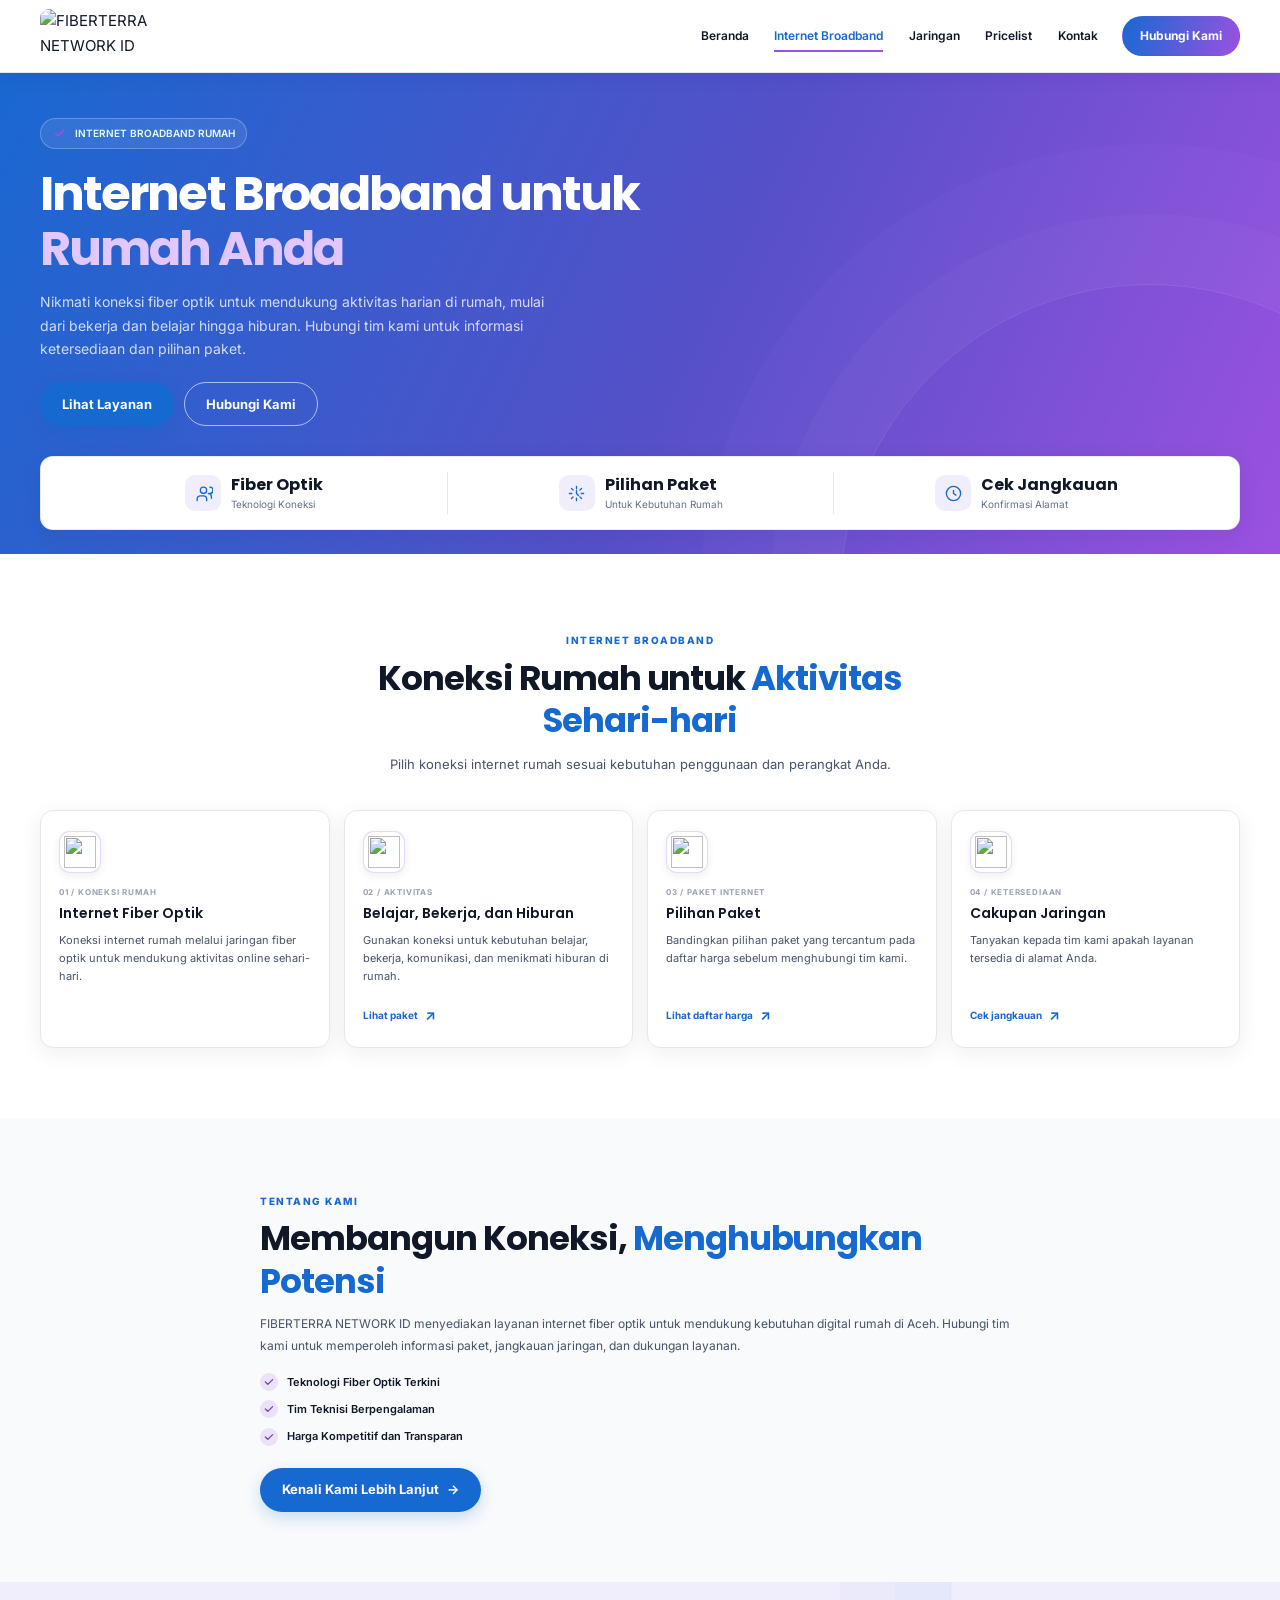
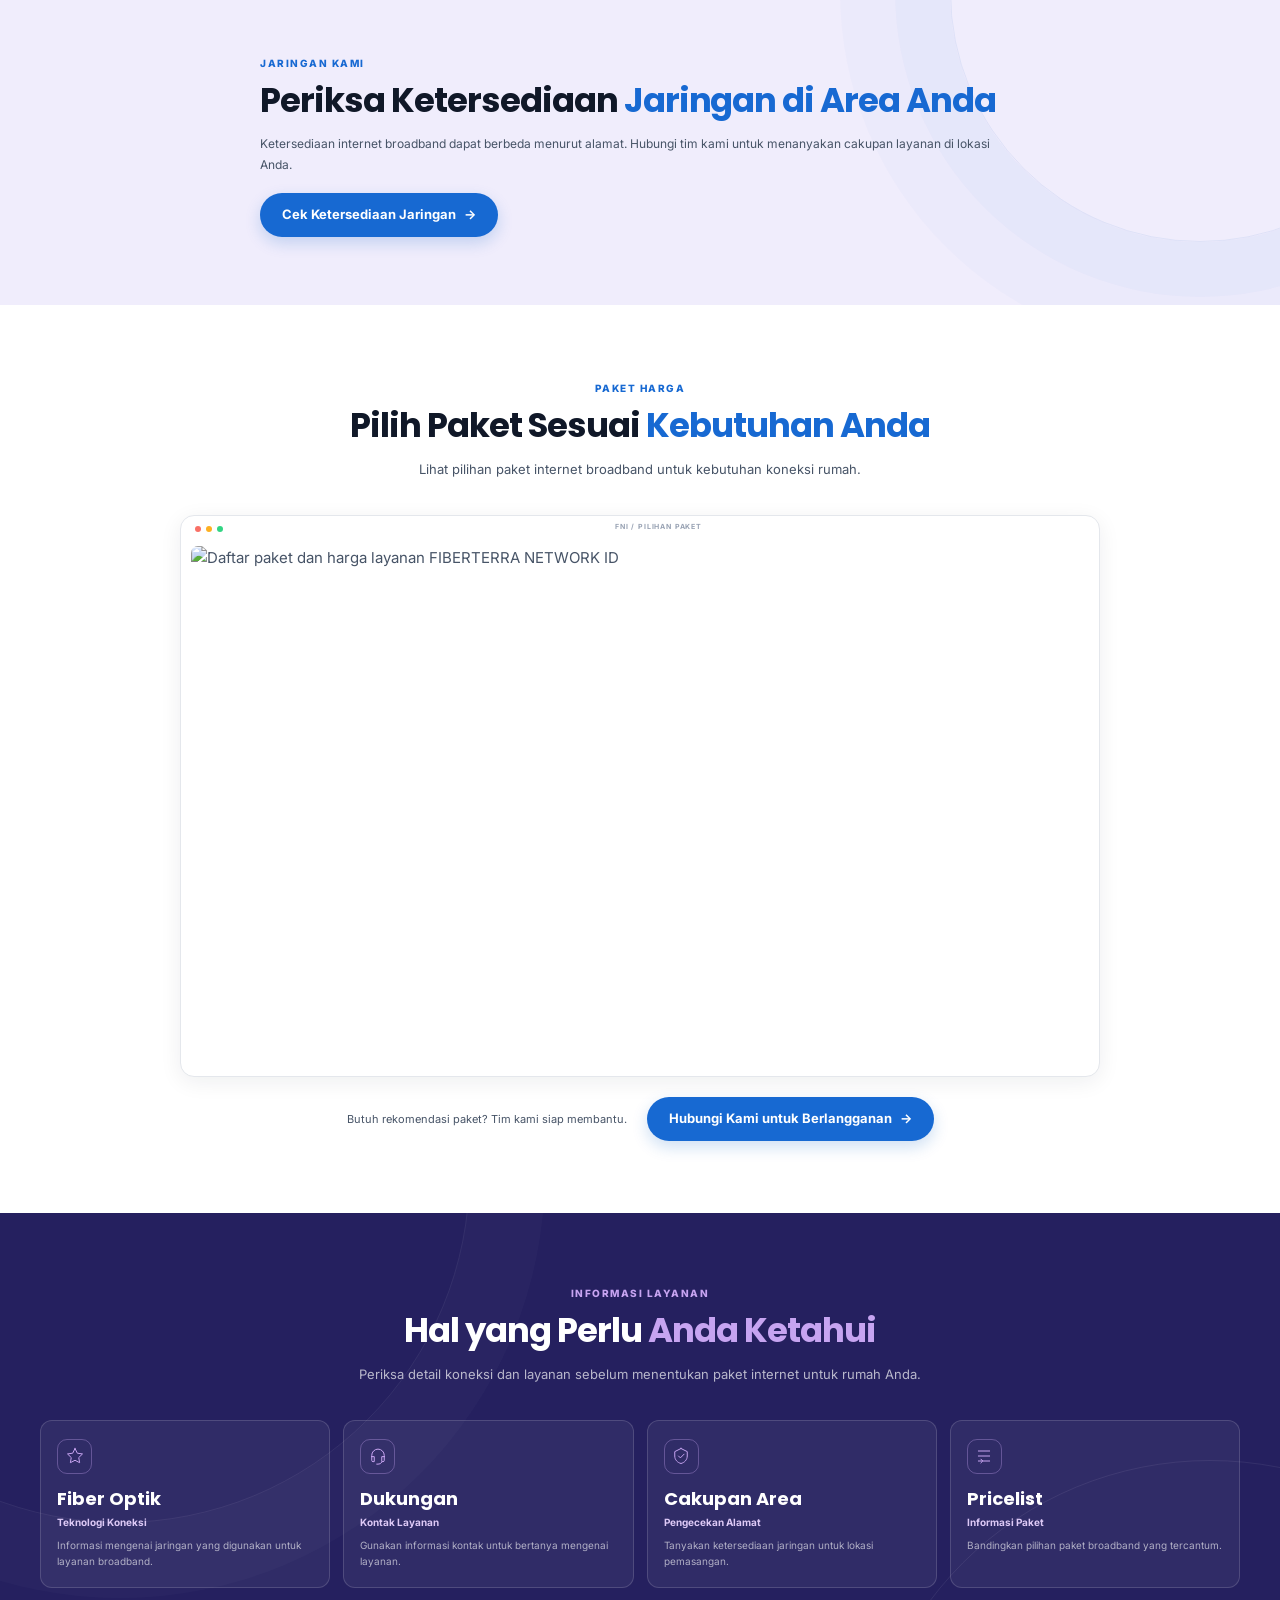
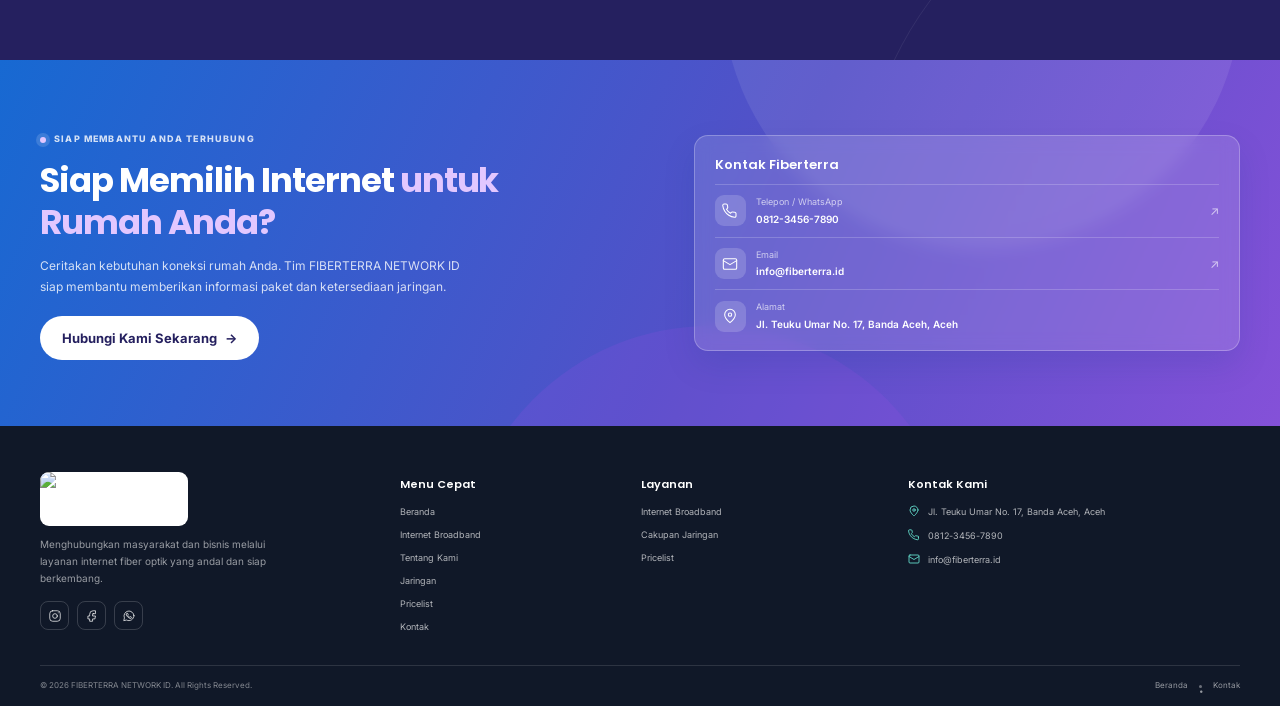
==== FIBERTERRA-NETWORK-INDONESIA/broadband.html @ de0bc12e "23" ====
﻿<!doctype html>
<html lang="id">
<head>
  <meta charset="utf-8">
  <meta name="viewport" content="width=device-width, initial-scale=1">
  <meta name="theme-color" content="#073D82">
  <meta name="description" content="Layanan internet broadband fiber optik FIBERTERRA NETWORK ID untuk kebutuhan rumah di Aceh.">
  <title>Internet Broadband | FIBERTERRA NETWORK ID</title>
  <link rel="preconnect" href="https://fonts.googleapis.com">
  <link rel="preconnect" href="https://fonts.gstatic.com" crossorigin>
  <link href="https://fonts.googleapis.com/css2?family=Inter:wght@400;500;600;700&family=Poppins:wght@600;700;800&display=swap" rel="stylesheet">
  <link rel="stylesheet" href="css/style.css">
  <script src="js/script.js" defer></script>
</head>
<body>
  <a class="skip-link" href="#main-content">Lewati ke konten utama</a>

  <header class="site-header" id="site-header">
    <nav class="navbar container" aria-label="Navigasi utama">
      <a class="brand" href="#beranda" aria-label="Kembali ke atas halaman">
        <span class="brand-logo"><img src="assets/img-no-bg/FNI-H1.png" alt="FIBERTERRA NETWORK ID" width="3168" height="1344"></span>
      </a>

      <button class="menu-toggle" type="button" aria-label="Buka menu navigasi" aria-expanded="false" aria-controls="primary-navigation">
        <span></span><span></span><span></span>
      </button>

      <div class="nav-panel" id="primary-navigation">
        <ul class="nav-links">
          <li><a href="index.html">Beranda</a></li>
          <li><a href="#layanan" aria-current="page">Internet Broadband</a></li>
          <li><a href="#jaringan">Jaringan</a></li>
          <li><a href="#pricelist">Pricelist</a></li>
          <li><a href="#kontak">Kontak</a></li>
        </ul>
        <a class="button button-accent nav-cta" href="#kontak">Hubungi Kami</a>
      </div>
    </nav>
  </header>

  <main id="main-content">
    <section class="hero" id="beranda" aria-labelledby="hero-title">
      <div class="hero-backdrop" aria-hidden="true"></div>
      <div class="container hero-content">
        <div class="hero-copy">
          <span class="hero-badge">
            <svg viewBox="0 0 20 20" aria-hidden="true"><path d="m5 10 3.2 3.2L15.5 6"/></svg>
            INTERNET BROADBAND RUMAH
          </span>
          <h1 id="hero-title">Internet Broadband untuk <span>Rumah Anda</span></h1>
          <p class="hero-description">Nikmati koneksi fiber optik untuk mendukung aktivitas harian di rumah, mulai dari bekerja dan belajar hingga hiburan. Hubungi tim kami untuk informasi ketersediaan dan pilihan paket.</p>
          <div class="hero-actions">
            <a class="button button-primary" href="#layanan">Lihat Layanan</a>
            <a class="button button-outline-light" href="#kontak">Hubungi Kami</a>
          </div>
        </div>
      </div>
      <div class="container hero-stats-wrap">
        <div class="hero-stats">
          <div class="hero-stat"><span class="stat-icon"><svg viewBox="0 0 24 24" aria-hidden="true"><path d="M16 21v-2a4 4 0 0 0-4-4H8a4 4 0 0 0-4 4v2m12-13a4 4 0 1 1-8 0 4 4 0 0 1 8 0Zm2 4a4 4 0 0 1 4 4v2m-2-14a4 4 0 0 1 0 8"/></svg></span><span><strong>Fiber Optik</strong><small>Teknologi Koneksi</small></span></div>
          <div class="hero-stat"><span class="stat-icon"><svg viewBox="0 0 24 24" aria-hidden="true"><path d="M12 3v3m0 12v3M3 12h3m12 0h3M5.64 5.64l2.12 2.12m8.48 8.48 2.12 2.12m0-12.72-2.12 2.12m-8.48 8.48-2.12 2.12M12 8v4l2.5 2.5"/></svg></span><span><strong>Pilihan Paket</strong><small>Untuk Kebutuhan Rumah</small></span></div>
          <div class="hero-stat"><span class="stat-icon"><svg viewBox="0 0 24 24" aria-hidden="true"><path d="M12 8v4l3 2m6-2a9 9 0 1 1-18 0 9 9 0 0 1 18 0Z"/></svg></span><span><strong>Cek Jangkauan</strong><small>Konfirmasi Alamat</small></span></div>
        </div>
      </div>
    </section>

    <section class="section services-section" id="layanan" aria-labelledby="services-title">
      <div class="container">
        <div class="section-heading centered reveal">
          <span class="eyebrow">INTERNET BROADBAND</span>
          <h2 id="services-title">Koneksi Rumah untuk <span>Aktivitas Sehari-hari</span></h2>
          <p>Pilih koneksi internet rumah sesuai kebutuhan penggunaan dan perangkat Anda.</p>
        </div>
        <div class="services-grid">
          <article class="service-card reveal">
            <div class="service-icon"><img src="assets/img/FNI-ICON.jpg" alt="" aria-hidden="true"></div>
            <span class="card-index">01 / KONEKSI RUMAH</span>
            <h3>Internet Fiber Optik</h3>
            <p>Koneksi internet rumah melalui jaringan fiber optik untuk mendukung aktivitas online sehari-hari.</p>
          </article>
          <article class="service-card reveal">
            <div class="service-icon"><img src="assets/img/FNI-ICON.jpg" alt="" aria-hidden="true"></div>
            <span class="card-index">02 / AKTIVITAS</span>
            <h3>Belajar, Bekerja, dan Hiburan</h3>
            <p>Gunakan koneksi untuk kebutuhan belajar, bekerja, komunikasi, dan menikmati hiburan di rumah.</p>
            <a class="text-link" href="#pricelist">Lihat paket <span aria-hidden="true">↗</span></a>
          </article>
          <article class="service-card reveal">
            <div class="service-icon"><img src="assets/img/FNI-ICON.jpg" alt="" aria-hidden="true"></div>
            <span class="card-index">03 / PAKET INTERNET</span>
            <h3>Pilihan Paket</h3>
            <p>Bandingkan pilihan paket yang tercantum pada daftar harga sebelum menghubungi tim kami.</p>
            <a class="text-link" href="#pricelist">Lihat daftar harga <span aria-hidden="true">↗</span></a>
          </article>
          <article class="service-card reveal">
            <div class="service-icon"><img src="assets/img/FNI-ICON.jpg" alt="" aria-hidden="true"></div>
            <span class="card-index">04 / KETERSEDIAAN</span>
            <h3>Cakupan Jaringan</h3>
            <p>Tanyakan kepada tim kami apakah layanan tersedia di alamat Anda.</p>
            <a class="text-link" href="#jaringan">Cek jangkauan <span aria-hidden="true">↗</span></a>
          </article>
        </div>
      </div>
    </section>

    <section class="section about-section" id="tentang" aria-labelledby="about-title">
      <div class="container about-layout">
        <div class="about-copy reveal">
          <span class="eyebrow">TENTANG KAMI</span>
          <h2 id="about-title">Membangun Koneksi, <span>Menghubungkan Potensi</span></h2>
          <p class="about-description">FIBERTERRA NETWORK ID menyediakan layanan internet fiber optik untuk mendukung kebutuhan digital rumah di Aceh. Hubungi tim kami untuk memperoleh informasi paket, jangkauan jaringan, dan dukungan layanan.</p>
          <ul class="check-list">
            <li><span class="check-icon"><svg viewBox="0 0 20 20" aria-hidden="true"><path d="m4 10 4 4 8-8"/></svg></span>Teknologi Fiber Optik Terkini</li>
            <li><span class="check-icon"><svg viewBox="0 0 20 20" aria-hidden="true"><path d="m4 10 4 4 8-8"/></svg></span>Tim Teknisi Berpengalaman</li>
            <li><span class="check-icon"><svg viewBox="0 0 20 20" aria-hidden="true"><path d="m4 10 4 4 8-8"/></svg></span>Harga Kompetitif dan Transparan</li>
          </ul>
          <a class="button button-primary" href="#kontak">Kenali Kami Lebih Lanjut <span aria-hidden="true">→</span></a>
        </div>
      </div>
    </section>

    <section class="coverage-section" id="jaringan" aria-labelledby="coverage-title">
      <div class="coverage-pattern" aria-hidden="true"></div>
      <div class="container coverage-layout">
        <div class="coverage-copy reveal">
          <span class="eyebrow">JARINGAN KAMI</span>
          <h2 id="coverage-title">Periksa Ketersediaan <span>Jaringan di Area Anda</span></h2>
          <p>Ketersediaan internet broadband dapat berbeda menurut alamat. Hubungi tim kami untuk menanyakan cakupan layanan di lokasi Anda.</p>
          <a class="button button-primary" href="#kontak">Cek Ketersediaan Jaringan <span aria-hidden="true">→</span></a>
        </div>
      </div>
    </section>

    <section class="section pricing-section" id="pricelist" aria-labelledby="pricing-title">
      <div class="container">
        <div class="section-heading centered reveal">
          <span class="eyebrow">PAKET HARGA</span>
          <h2 id="pricing-title">Pilih Paket Sesuai <span>Kebutuhan Anda</span></h2>
          <p>Lihat pilihan paket internet broadband untuk kebutuhan koneksi rumah.</p>
        </div>
        <figure class="pricelist-frame reveal">
          <div class="pricelist-topline"><span class="frame-dot"></span><span class="frame-dot"></span><span class="frame-dot"></span><span class="frame-label">FNI / PILIHAN PAKET</span></div>
          <img src="assets/img/Pricelist.jpg" alt="Daftar paket dan harga layanan FIBERTERRA NETWORK ID" loading="lazy" width="2000" height="1300">
          <figcaption class="sr-only">Pricelist FIBERTERRA NETWORK ID</figcaption>
        </figure>
        <div class="pricing-action reveal">
          <p>Butuh rekomendasi paket? Tim kami siap membantu.</p>
          <a class="button button-primary" href="#kontak">Hubungi Kami untuk Berlangganan <span aria-hidden="true">→</span></a>
        </div>
      </div>
    </section>

    <section class="why-section" aria-labelledby="why-title">
      <div class="why-decoration why-decoration-one" aria-hidden="true"></div>
      <div class="why-decoration why-decoration-two" aria-hidden="true"></div>
      <div class="container">
        <div class="section-heading centered section-heading-light reveal">
          <span class="eyebrow">INFORMASI LAYANAN</span>
          <h2 id="why-title">Hal yang Perlu <span>Anda Ketahui</span></h2>
          <p>Periksa detail koneksi dan layanan sebelum menentukan paket internet untuk rumah Anda.</p>
        </div>
        <div class="why-grid">
          <article class="why-item reveal"><div class="why-icon"><svg viewBox="0 0 32 32" aria-hidden="true"><path d="m16 4 3.7 7.5 8.3 1.2-6 5.8 1.4 8.2-7.4-3.9-7.4 3.9 1.4-8.2-6-5.8 8.3-1.2L16 4Z"/></svg></div><strong>Fiber Optik</strong><h3>Teknologi Koneksi</h3><p>Informasi mengenai jaringan yang digunakan untuk layanan broadband.</p></article>
          <article class="why-item reveal"><div class="why-icon"><svg viewBox="0 0 32 32" aria-hidden="true"><path d="M6 17v-2a10 10 0 0 1 20 0v2m-20 0h4v8H8a2 2 0 0 1-2-2v-6Zm20 0h-4v8h2a2 2 0 0 0 2-2v-6Zm-4 9a6 6 0 0 1-6 3h-2"/></svg></div><strong>Dukungan</strong><h3>Kontak Layanan</h3><p>Gunakan informasi kontak untuk bertanya mengenai layanan.</p></article>
          <article class="why-item reveal"><div class="why-icon"><svg viewBox="0 0 32 32" aria-hidden="true"><path d="M16 4 6 9v7c0 6 4.3 10.5 10 12 5.7-1.5 10-6 10-12V9L16 4Zm-4 12 3 3 6-6"/></svg></div><strong>Cakupan Area</strong><h3>Pengecekan Alamat</h3><p>Tanyakan ketersediaan jaringan untuk lokasi pemasangan.</p></article>
          <article class="why-item reveal"><div class="why-icon"><svg viewBox="0 0 32 32" aria-hidden="true"><path d="M7 8h18M7 16h18M7 24h18m-14-3 3 3-3 3"/></svg></div><strong>Pricelist</strong><h3>Informasi Paket</h3><p>Bandingkan pilihan paket broadband yang tercantum.</p></article>
        </div>
      </div>
    </section>

    <section class="contact-section" id="kontak" aria-labelledby="contact-title">
      <div class="contact-glow contact-glow-one" aria-hidden="true"></div>
      <div class="contact-glow contact-glow-two" aria-hidden="true"></div>
      <div class="container contact-layout">
        <div class="contact-copy reveal">
          <span class="contact-eyebrow"><span></span> SIAP MEMBANTU ANDA TERHUBUNG</span>
          <h2 id="contact-title">Siap Memilih Internet <span>untuk Rumah Anda?</span></h2>
          <p>Ceritakan kebutuhan koneksi rumah Anda. Tim FIBERTERRA NETWORK ID siap membantu memberikan informasi paket dan ketersediaan jaringan.</p>
          <a class="button button-white" href="https://wa.me/6281234567890?text=Halo%20FIBERTERRA%20NETWORK%20ID%2C%20saya%20ingin%20bertanya%20mengenai%20paket%20internet." target="_blank" rel="noreferrer">Hubungi Kami Sekarang <span aria-hidden="true">→</span></a>
        </div>
        <div class="contact-card reveal">
          <h3>Kontak Fiberterra</h3>
          <a class="contact-row" href="tel:+6281234567890"><span class="contact-icon"><svg viewBox="0 0 24 24" aria-hidden="true"><path d="M21 16.5v3a2 2 0 0 1-2.2 2 19.8 19.8 0 0 1-8.6-3.1 19.5 19.5 0 0 1-6-6A19.8 19.8 0 0 1 1.1 3.8 2 2 0 0 1 3.1 1.6h3a2 2 0 0 1 2 1.7l.5 3.1a2 2 0 0 1-.6 1.7L6.7 9.4a16 16 0 0 0 6 6l1.3-1.3a2 2 0 0 1 1.7-.6l3.1.5a2 2 0 0 1 2.2 2.5Z"/></svg></span><span><small>Telepon / WhatsApp</small><strong>0812-3456-7890</strong></span><span class="contact-arrow" aria-hidden="true">↗</span></a>
          <a class="contact-row" href="mailto:info@fiberterra.id"><span class="contact-icon"><svg viewBox="0 0 24 24" aria-hidden="true"><rect x="2" y="4" width="20" height="16" rx="2"/><path d="m22 7-10 6L2 7"/></svg></span><span><small>Email</small><strong>info@fiberterra.id</strong></span><span class="contact-arrow" aria-hidden="true">↗</span></a>
          <div class="contact-row"><span class="contact-icon"><svg viewBox="0 0 24 24" aria-hidden="true"><path d="M20 10c0 5-8 12-8 12S4 15 4 10a8 8 0 1 1 16 0Z"/><circle cx="12" cy="10" r="2.5"/></svg></span><span><small>Alamat</small><strong>Jl. Teuku Umar No. 17, Banda Aceh, Aceh</strong></span></div>
        </div>
      </div>
    </section>
  </main>

  <footer class="site-footer">
    <div class="container">
      <div class="footer-grid">
        <div class="footer-brand-column">
          <a class="footer-brand" href="index.html" aria-label="FIBERTERRA NETWORK ID — Pilih Layanan">
            <span class="footer-brand-logo"><img src="assets/img-no-bg/FNI-H1.png" alt="FIBERTERRA NETWORK ID" width="3168" height="1344" loading="lazy"></span>
          </a>
          <p>Menghubungkan masyarakat dan bisnis melalui layanan internet fiber optik yang andal dan siap berkembang.</p>
          <div class="social-links" aria-label="Media sosial">
            <a href="https://instagram.com" target="_blank" rel="noreferrer" aria-label="Instagram"><svg viewBox="0 0 24 24" aria-hidden="true"><rect x="3" y="3" width="18" height="18" rx="5"/><circle cx="12" cy="12" r="4"/><path d="M17.5 6.5h.01"/></svg></a>
            <a href="https://facebook.com" target="_blank" rel="noreferrer" aria-label="Facebook"><svg viewBox="0 0 24 24" aria-hidden="true"><path d="M14 8h4V3h-4a6 6 0 0 0-6 6v3H5v5h3v4h5v-4h4l1-5h-5V9a1 1 0 0 1 1-1Z"/></svg></a>
            <a href="https://wa.me/6281234567890" target="_blank" rel="noreferrer" aria-label="WhatsApp"><svg viewBox="0 0 24 24" aria-hidden="true"><path d="M20.5 11.5a8.5 8.5 0 0 1-12.6 7.4L3 20l1.2-4.7A8.5 8.5 0 1 1 20.5 11.5Z"/><path d="M8 8.2c.4-.8.8-.8 1.2-.8.3 0 .5 0 .7.5l.8 1.8c.1.3.1.5-.1.7l-.6.7c.7 1.4 1.7 2.3 3.1 2.9l.6-.7c.2-.2.4-.3.7-.2l1.7.8c.4.2.5.4.5.7 0 .4-.2.9-.7 1.2-.5.3-1.2.5-2.2.2-1-.3-2.3-.8-3.9-2.3-1.3-1.2-2.2-2.7-2.5-3.8-.3-.9.1-1.4.7-1.7Z"/></svg></a>
          </div>
        </div>
        <div class="footer-column">
          <h3>Menu Cepat</h3>
          <ul><li><a href="index.html">Beranda</a></li><li><a href="#layanan">Internet Broadband</a></li><li><a href="#tentang">Tentang Kami</a></li><li><a href="#jaringan">Jaringan</a></li><li><a href="#pricelist">Pricelist</a></li><li><a href="#kontak">Kontak</a></li></ul>
        </div>
        <div class="footer-column">
          <h3>Layanan</h3>
          <ul><li><a href="#layanan">Internet Broadband</a></li><li><a href="#jaringan">Cakupan Jaringan</a></li><li><a href="#pricelist">Pricelist</a></li></ul>
        </div>
        <div class="footer-column footer-contact">
          <h3>Kontak Kami</h3>
          <p><span class="footer-contact-icon"><svg viewBox="0 0 24 24" aria-hidden="true"><path d="M20 10c0 5-8 12-8 12S4 15 4 10a8 8 0 1 1 16 0Z"/><circle cx="12" cy="10" r="2.5"/></svg></span>Jl. Teuku Umar No. 17, Banda Aceh, Aceh</p>
          <p><span class="footer-contact-icon"><svg viewBox="0 0 24 24" aria-hidden="true"><path d="M21 16.5v3a2 2 0 0 1-2.2 2 19.8 19.8 0 0 1-8.6-3.1 19.5 19.5 0 0 1-6-6A19.8 19.8 0 0 1 1.1 3.8 2 2 0 0 1 3.1 1.6h3a2 2 0 0 1 2 1.7l.5 3.1a2 2 0 0 1-.6 1.7L6.7 9.4a16 16 0 0 0 6 6l1.3-1.3a2 2 0 0 1 1.7-.6l3.1.5a2 2 0 0 1 2.2 2.5Z"/></svg></span><a href="tel:+6281234567890">0812-3456-7890</a></p>
          <p><span class="footer-contact-icon"><svg viewBox="0 0 24 24" aria-hidden="true"><rect x="2" y="4" width="20" height="16" rx="2"/><path d="m22 7-10 6L2 7"/></svg></span><a href="mailto:info@fiberterra.id">info@fiberterra.id</a></p>
        </div>
      </div>
      <div class="footer-bottom">
        <p>© 2026 FIBERTERRA NETWORK ID. All Rights Reserved.</p>
        <div><a href="index.html">Beranda</a><span aria-hidden="true">•</span><a href="#kontak">Kontak</a></div>
      </div>
    </div>
  </footer>
</body>
</html>
---- FIBERTERRA-NETWORK-INDONESIA/css/style.css ----
:root {
  --color-primary: #1769D2;
  --color-primary-dark: #25205F;
  --color-primary-light: #F0EDFC;
  --color-accent: #9B51E0;
  --color-dark: #101828;
  --color-text: #475467;
  --color-border: #E4E7EC;
  --font-heading: "Poppins", sans-serif;
  --font-body: "Inter", sans-serif;
  --container-width: 1200px;
  --shadow-card: 0 5px 22px rgba(16, 24, 40, .07);
}

*, *::before, *::after { box-sizing: border-box; }
html { scroll-behavior: smooth; scroll-padding-top: 80px; }
@view-transition { navigation: auto; }
::view-transition-old(root) { animation: page-exit .18s ease-in both; }
::view-transition-new(root) { animation: page-enter .28s ease-out both; }
@keyframes page-exit { to { opacity: 0; } }
@keyframes page-enter { from { opacity: 0; } }
body { margin: 0; color: var(--color-text); background: #fff; font: 15px/1.65 var(--font-body); -webkit-font-smoothing: antialiased; }
body.menu-open { overflow: hidden; }
img { display: block; width: auto; max-width: 100%; height: auto; }
a { color: inherit; text-decoration: none; }
button { font: inherit; }
h1, h2, h3, p { margin-top: 0; }
::selection { color: #fff; background: var(--color-primary); }
.container { width: min(100% - 64px, var(--container-width)); margin-inline: auto; }
.sr-only { position: absolute; width: 1px; height: 1px; padding: 0; margin: -1px; overflow: hidden; clip: rect(0, 0, 0, 0); white-space: nowrap; border: 0; }
.skip-link { position: fixed; z-index: 2000; top: 12px; left: 12px; padding: 10px 16px; transform: translateY(-160%); border-radius: 8px; background: #fff; color: var(--color-dark); }
.skip-link:focus { transform: translateY(0); }

.site-header { position: fixed; z-index: 1000; inset: 0 0 auto; color: var(--color-dark); border-bottom: 1px solid var(--color-border); background: #fff; box-shadow: 0 5px 18px rgba(16,24,40,.06); transition: background .2s ease, box-shadow .2s ease, color .2s ease; }
.site-header.is-scrolled { color: var(--color-dark); background: #fff; border-color: var(--color-border); box-shadow: 0 5px 18px rgba(16,24,40,.08); }
.navbar { min-height: 72px; display: flex; align-items: center; justify-content: space-between; gap: 24px; }
.brand, .footer-brand { display: inline-flex; align-items: center; gap: 9px; flex: 0 0 auto; }
.brand-logo { width: 148px; height: 54px; display: flex; align-items: center; flex: 0 0 auto; overflow: hidden; border-radius: 9px; }
.footer-brand-logo { width: 148px; height: 54px; display: flex; align-items: center; flex: 0 0 auto; overflow: hidden; border-radius: 9px; background: #fff; }
.brand-logo img, .footer-brand-logo img { width: 100%; height: 100%; object-fit: contain; }
.nav-panel { display: flex; align-items: center; gap: 24px; }
.nav-links { display: flex; align-items: center; gap: clamp(15px, 2vw, 27px); margin: 0; padding: 0; list-style: none; }
.nav-links a { position: relative; display: inline-block; padding: 10px 0; font-size: 12px; font-weight: 600; transition: color .2s ease; }
.nav-links a::after { position: absolute; right: 0; bottom: 4px; left: 0; height: 2px; content: ""; transform: scaleX(0); transform-origin: left; background: var(--color-accent); transition: transform .2s ease; }
.nav-links a:hover, .nav-links a:focus-visible { color: var(--color-accent); }
.nav-links a:hover::after, .nav-links a:focus-visible::after, .nav-links a[aria-current="page"]::after { transform: scaleX(1); }
.nav-links a[aria-current="page"] { color: var(--color-primary); }
.button { min-height: 44px; display: inline-flex; align-items: center; justify-content: center; gap: 8px; padding: 11px 21px; border: 1px solid transparent; border-radius: 999px; font-size: 13px; font-weight: 700; line-height: 1.3; transition: transform .2s ease, background .2s ease, color .2s ease, box-shadow .2s ease; }
.button:hover { transform: translateY(-2px); }
.button:focus-visible, .nav-links a:focus-visible, .social-links a:focus-visible { outline: 3px solid rgba(155,81,224,.45); outline-offset: 3px; }
.button-primary { color: #fff; background: var(--color-primary); box-shadow: 0 6px 16px rgba(11,95,194,.2); }
.button-primary:hover { background: var(--color-primary-dark); box-shadow: 0 9px 20px rgba(7,61,130,.24); }
.button-accent { color: #fff; background: linear-gradient(110deg, var(--color-primary), var(--color-accent)); }
.button-accent:hover { color: #fff; background: linear-gradient(110deg, var(--color-accent), var(--color-primary)); }
.button-outline-light { color: #fff; border-color: rgba(255,255,255,.6); background: transparent; }
.button-outline-light:hover { color: var(--color-primary-dark); background: #fff; }
.button-white { color: var(--color-primary-dark); background: #fff; }
.button-white:hover { background: var(--color-primary-light); }
.nav-cta { min-height: 40px; padding: 10px 17px; font-size: 12px; }
.menu-toggle { display: none; }

.hero { position: relative; overflow: hidden; color: #fff; background: var(--color-primary-dark); }
.hero-backdrop { position: absolute; inset: 0; background: linear-gradient(115deg, #1769D2 0%, #5550C8 55%, #9B51E0 100%); }
.hero::after { position: absolute; right: -180px; bottom: -350px; width: 620px; height: 620px; content: ""; border: 1px solid rgba(255,255,255,.11); border-radius: 50%; box-shadow: 0 0 0 70px rgba(255,255,255,.025), 0 0 0 140px rgba(255,255,255,.02); pointer-events: none; }
.hero-content { position: relative; z-index: 1; display: grid; grid-template-columns: minmax(0, 1fr); align-items: center; padding-top: 118px; padding-bottom: 30px; }
.hero-copy { max-width: 780px; }
.hero-badge { width: fit-content; display: inline-flex; align-items: center; gap: 8px; padding: 6px 11px; border: 1px solid rgba(255,255,255,.24); border-radius: 999px; background: rgba(255,255,255,.09); color: #E5FFF9; font-size: 10px; font-weight: 600; }
.hero-badge svg { width: 15px; height: 15px; fill: none; stroke: var(--color-accent); stroke-width: 2.4; stroke-linecap: round; stroke-linejoin: round; }
.hero h1 { max-width: 650px; margin: 17px 0 13px; color: #fff; font: 700 clamp(32px, 4vw, 48px)/1.16 var(--font-heading); letter-spacing: -.04em; }
.hero h1 span { color: #E2C7FF; }
.hero-description { max-width: 520px; margin-bottom: 21px; color: rgba(255,255,255,.78); font-size: 14px; line-height: 1.7; }
.hero-actions { display: flex; flex-wrap: wrap; gap: 10px; }
.hero-trust { display: flex; align-items: center; gap: 10px; margin-top: 21px; }
.hero-trust p { margin: 0; color: rgba(255,255,255,.7); font-size: 10px; }
.hero-trust strong { color: #fff; }
.trust-avatars { display: flex; padding-left: 4px; }
.trust-avatars span { width: 23px; height: 23px; display: grid; place-items: center; margin-left: -4px; border: 2px solid #164F94; border-radius: 50%; background: #E2F8F4; color: var(--color-primary-dark); font-size: 8px; font-weight: 800; }
.trust-avatars span:nth-child(2) { background: #D9CBF5; }
.trust-avatars span:nth-child(3) { background: #C3A6ED; }
.hero-stats-wrap { position: relative; z-index: 2; padding-bottom: 24px; }
.hero-stats { display: grid; grid-template-columns: repeat(3, 1fr); padding: 15px 20px; border: 1px solid rgba(228,231,236,.8); border-radius: 13px; background: #fff; box-shadow: var(--shadow-card); color: var(--color-text); }
.hero-stat { display: flex; align-items: center; justify-content: center; gap: 10px; padding: 2px 12px; }
.hero-stat + .hero-stat { border-left: 1px solid var(--color-border); }
.stat-icon { width: 36px; height: 36px; display: grid; place-items: center; flex: 0 0 auto; border-radius: 10px; background: var(--color-primary-light); color: var(--color-primary); }
.stat-icon svg { width: 19px; height: 19px; fill: none; stroke: currentColor; stroke-width: 1.7; stroke-linecap: round; stroke-linejoin: round; }
.hero-stat strong, .hero-stat small { display: block; }
.hero-stat strong { color: var(--color-dark); font: 700 16px/1.35 var(--font-heading); }
.hero-stat small { color: #667085; font-size: 10px; }

.section { padding: 70px 0; }
.services-section { padding-top: 73px; }
.section-heading { max-width: 640px; margin: 0 0 35px; }
.section-heading.centered { margin-inline: auto; text-align: center; }
.eyebrow { display: inline-block; margin-bottom: 8px; color: var(--color-primary); font-size: 10px; font-weight: 800; letter-spacing: .15em; }
.section-heading h2, .about-copy h2, .coverage-copy h2 { margin-bottom: 11px; color: var(--color-dark); font: 700 clamp(26px, 3vw, 34px)/1.25 var(--font-heading); letter-spacing: -.03em; }
.section-heading h2 span, .about-copy h2 span, .coverage-copy h2 span { color: var(--color-primary); }
.section-heading > p { margin-bottom: 0; color: var(--color-text); font-size: 13px; line-height: 1.7; }
.mission-grid { display: grid; grid-template-columns: repeat(2, minmax(0, 1fr)); gap: 14px; }
.services-grid { display: grid; grid-template-columns: repeat(4, minmax(0, 1fr)); gap: 14px; }
.service-card { min-width: 0; padding: 20px 18px; border: 1px solid var(--color-border); border-radius: 13px; background: #fff; box-shadow: var(--shadow-card); transition: transform .2s ease, box-shadow .2s ease, border-color .2s ease; }
.service-card:hover { transform: translateY(-4px); border-color: rgba(11,95,194,.3); box-shadow: 0 12px 28px rgba(16,24,40,.11); }
.service-icon { width: 42px; height: 42px; min-height: 42px; aspect-ratio: 1; flex: 0 0 42px; display: grid; place-items: center; overflow: hidden; margin-bottom: 13px; border: 1px solid rgba(155,81,224,.22); border-radius: 11px; background: #fff; box-shadow: 0 3px 9px rgba(16,24,40,.07); }
.service-icon img { width: 32px; height: 32px; max-width: none; object-fit: contain; }
.card-index { display: block; margin-bottom: 5px; color: #98A2B3; font-size: 8px; font-weight: 700; letter-spacing: .1em; }
.service-card h3 { margin-bottom: 7px; color: var(--color-dark); font: 600 14px/1.4 var(--font-heading); }
.service-card p { min-height: 61px; margin-bottom: 10px; color: var(--color-text); font-size: 11px; line-height: 1.65; }
.text-link { display: inline-flex; align-items: center; gap: 7px; color: var(--color-primary); font-size: 10px; font-weight: 700; }
.text-link span { font-size: 14px; transition: transform .2s ease; }
.text-link:hover span { transform: translate(2px, -2px); }

.product-resources-section { background: #F8FAFC; }
.product-resource-groups { display: grid; gap: 28px; }
.product-resource-group h3 { margin-bottom: 12px; color: var(--color-dark); font: 600 16px/1.4 var(--font-heading); }
.product-resource-list { display: grid; grid-template-columns: repeat(auto-fit, minmax(145px, 1fr)); gap: 12px; margin: 0; padding: 0; list-style: none; }
.product-resource-card { min-width: 0; min-height: 112px; display: flex; flex-direction: column; align-items: center; justify-content: center; gap: 10px; padding: 15px 12px; border: 1px solid var(--color-border); border-radius: 12px; background: #fff; box-shadow: var(--shadow-card); text-align: center; }
.product-resource-card img, .product-resource-wordmark { width: 100%; height: 42px; object-fit: contain; }
.product-resource-card span { color: var(--color-dark); font-size: 11px; font-weight: 600; line-height: 1.45; }
.product-resource-card .product-resource-wordmark { display: grid; place-items: center; color: #E31E24; font: 700 19px/1 var(--font-heading); letter-spacing: -.06em; }

.about-section { overflow: hidden; background: #F8FAFC; }
.about-layout { display: grid; grid-template-columns: minmax(0, 760px); justify-content: center; }
.about-copy { width: 100%; }
.about-description, .coverage-copy > p { margin-bottom: 17px; color: var(--color-text); font-size: 12px; line-height: 1.8; }
.check-list { display: grid; gap: 9px; margin: 0 0 22px; padding: 0; list-style: none; color: var(--color-dark); font-size: 11px; font-weight: 600; }
.check-list li { display: flex; align-items: center; gap: 9px; }
.check-icon { width: 18px; height: 18px; display: grid; place-items: center; flex: 0 0 auto; border-radius: 50%; background: rgba(155,81,224,.14); color: #7640B6; }
.check-icon svg { width: 12px; height: 12px; fill: none; stroke: currentColor; stroke-width: 2.2; stroke-linecap: round; stroke-linejoin: round; }

.coverage-section { position: relative; padding: 68px 0; overflow: hidden; background: var(--color-primary-light); }
.coverage-pattern { position: absolute; top: -240px; right: -170px; width: 500px; height: 500px; border: 1px solid rgba(11,95,194,.08); border-radius: 50%; box-shadow: 0 0 0 55px rgba(11,95,194,.025), 0 0 0 110px rgba(11,95,194,.02); }
.coverage-layout { position: relative; display: grid; grid-template-columns: minmax(0, 760px); justify-content: center; }
.coverage-copy { max-width: none; }

.pricing-section { padding-bottom: 72px; }
.pricelist-frame { max-width: 920px; margin: 0 auto; padding: 10px; border: 1px solid var(--color-border); border-radius: 14px; background: #fff; box-shadow: var(--shadow-card); }
.pricelist-topline { height: 20px; display: flex; align-items: flex-start; gap: 5px; padding-left: 4px; }
.frame-dot { width: 6px; height: 6px; border-radius: 50%; background: #D0D5DD; }
.frame-dot:first-child { background: #F97066; }
.frame-dot:nth-child(2) { background: #FDB022; }
.frame-dot:nth-child(3) { background: #32D583; }
.frame-label { margin: -5px auto 0; color: #98A2B3; font-size: 7px; font-weight: 700; letter-spacing: .12em; }
.pricelist-frame img { width: 100%; max-height: 520px; border-radius: 7px; object-fit: contain; }
.pricing-action { display: flex; align-items: center; justify-content: center; flex-wrap: wrap; gap: 12px 20px; margin-top: 20px; }
.pricing-action p { margin: 0; color: var(--color-text); font-size: 11px; }

.why-section { position: relative; padding: 67px 0 72px; overflow: hidden; color: #fff; background: var(--color-primary-dark); }
.why-decoration { position: absolute; border: 1px solid rgba(255,255,255,.07); border-radius: 50%; pointer-events: none; }
.why-decoration-one { top: -390px; left: -230px; width: 700px; height: 700px; box-shadow: 0 0 0 75px rgba(255,255,255,.02); }
.why-decoration-two { right: -280px; bottom: -500px; width: 700px; height: 700px; }
.section-heading-light { position: relative; z-index: 1; }
.section-heading-light .eyebrow { color: #C7A4F1; }
.section-heading-light h2 { color: #fff; }
.section-heading-light h2 span { color: #C7A4F1; }
.section-heading-light > p { color: rgba(255,255,255,.68); }
.why-grid { position: relative; z-index: 1; display: grid; grid-template-columns: repeat(4, minmax(0, 1fr)); gap: 13px; }
.why-item { min-width: 0; padding: 18px 16px; border: 1px solid rgba(255,255,255,.15); border-radius: 12px; background: rgba(255,255,255,.055); transition: transform .2s ease, background .2s ease, border-color .2s ease; }
.why-item:hover { transform: translateY(-3px); border-color: rgba(199,164,241,.45); background: rgba(255,255,255,.09); }
.why-icon { width: 35px; height: 35px; display: grid; place-items: center; margin-bottom: 12px; border: 1px solid rgba(199,164,241,.35); border-radius: 10px; color: #C7A4F1; }
.why-icon svg { width: 20px; height: 20px; fill: none; stroke: currentColor; stroke-width: 1.6; stroke-linecap: round; stroke-linejoin: round; }
.why-item > strong { display: block; margin-bottom: 3px; color: #fff; font: 700 18px/1.4 var(--font-heading); }
.why-item h3 { margin-bottom: 6px; color: #DDC9F6; font-size: 10px; }
.why-item p { margin-bottom: 0; color: rgba(255,255,255,.62); font-size: 10px; line-height: 1.6; }

.contact-section { position: relative; padding: 66px 0; overflow: hidden; color: #fff; background: linear-gradient(115deg, var(--color-primary) 0%, #5550C8 58%, var(--color-accent) 120%); }
.contact-glow { position: absolute; border-radius: 50%; background: rgba(255,255,255,.08); pointer-events: none; }
.contact-glow-one { top: -330px; right: 3%; width: 520px; height: 520px; }
.contact-glow-two { right: 25%; bottom: -400px; width: 500px; height: 500px; background: rgba(155,81,224,.18); }
.contact-layout { position: relative; display: grid; grid-template-columns: 1.05fr .95fr; align-items: center; gap: 50px; }
.contact-copy { max-width: 580px; }
.contact-eyebrow { display: inline-flex; align-items: center; gap: 8px; margin-bottom: 12px; color: rgba(255,255,255,.8); font-size: 9px; font-weight: 800; letter-spacing: .13em; }
.contact-eyebrow span { width: 6px; height: 6px; border-radius: 50%; background: #E2C7FF; box-shadow: 0 0 0 4px rgba(255,255,255,.14); }
.contact-copy h2 { margin-bottom: 12px; color: #fff; font: 700 clamp(27px, 3vw, 34px)/1.24 var(--font-heading); letter-spacing: -.03em; }
.contact-copy h2 span { color: #E2C7FF; }
.contact-copy > p { max-width: 440px; margin-bottom: 19px; color: rgba(255,255,255,.8); font-size: 12px; line-height: 1.75; }
.contact-card { padding: 19px 20px 8px; border: 1px solid rgba(255,255,255,.25); border-radius: 14px; background: rgba(255,255,255,.13); box-shadow: 0 14px 32px rgba(7,61,130,.13); backdrop-filter: blur(8px); }
.contact-card h3 { margin-bottom: 9px; color: #fff; font: 600 13px var(--font-heading); }
.contact-row { display: flex; align-items: center; gap: 10px; padding: 10px 0; border-top: 1px solid rgba(255,255,255,.19); }
.contact-icon { width: 31px; height: 31px; display: grid; place-items: center; flex: 0 0 auto; border-radius: 9px; background: rgba(255,255,255,.17); }
.contact-icon svg { width: 16px; height: 16px; fill: none; stroke: currentColor; stroke-width: 1.6; stroke-linecap: round; stroke-linejoin: round; }
.contact-row > span:nth-child(2) { min-width: 0; flex: 1; }
.contact-row small, .contact-row strong { display: block; }
.contact-row small { margin-bottom: 2px; color: rgba(255,255,255,.68); font-size: 9px; }
.contact-row strong { overflow-wrap: anywhere; color: #fff; font-size: 10px; font-weight: 600; line-height: 1.5; }
.contact-arrow { color: rgba(255,255,255,.65); font-size: 12px; }

.site-footer { padding: 46px 0 0; color: rgba(255,255,255,.68); background: var(--color-dark); }
.footer-grid { display: grid; grid-template-columns: 1.25fr .8fr .9fr 1.25fr; gap: 28px; padding-bottom: 31px; }
.footer-brand-column > p { max-width: 260px; margin: 10px 0 14px; color: rgba(255,255,255,.57); font-size: 10px; line-height: 1.7; }
.social-links { display: flex; gap: 8px; }
.social-links a { width: 29px; height: 29px; display: grid; place-items: center; border: 1px solid rgba(255,255,255,.17); border-radius: 8px; color: rgba(255,255,255,.78); transition: color .2s ease, background .2s ease, border-color .2s ease; }
.social-links a:hover { border-color: var(--color-accent); background: var(--color-accent); color: var(--color-dark); }
.social-links svg { width: 14px; height: 14px; fill: none; stroke: currentColor; stroke-width: 1.6; stroke-linecap: round; stroke-linejoin: round; }
.footer-column h3 { margin: 4px 0 12px; color: #fff; font: 600 11px var(--font-heading); }
.footer-column ul { display: grid; gap: 8px; margin: 0; padding: 0; list-style: none; }
.footer-column li, .footer-column p { margin: 0; font-size: 9px; line-height: 1.65; }
.footer-column a { transition: color .2s ease; }
.footer-column a:hover { color: #66E3D1; }
.footer-contact p { display: flex; align-items: flex-start; gap: 8px; margin-bottom: 9px; }
.footer-contact-icon { display: inline-flex; flex: 0 0 auto; color: #66E3D1; }
.footer-contact-icon svg { width: 12px; height: 12px; fill: none; stroke: currentColor; stroke-width: 1.7; stroke-linecap: round; stroke-linejoin: round; }
.footer-bottom { display: flex; justify-content: space-between; align-items: center; gap: 16px; padding: 13px 0; border-top: 1px solid rgba(255,255,255,.12); }
.footer-bottom p { margin: 0; color: rgba(255,255,255,.48); font-size: 8px; }
.footer-bottom > div { display: flex; align-items: center; gap: 11px; color: rgba(255,255,255,.56); font-size: 8px; }
.footer-bottom a:hover { color: #66E3D1; }
.footer-bottom > div span { width: 3px; height: 3px; border-radius: 50%; background: rgba(255,255,255,.38); }

.reveal { opacity: 0; transform: translateY(14px); transition: opacity .45s ease, transform .45s ease; }
.reveal.is-visible { opacity: 1; transform: translateY(0); }
.services-grid .reveal:nth-child(2), .why-grid .reveal:nth-child(2) { transition-delay: .06s; }
.services-grid .reveal:nth-child(3), .why-grid .reveal:nth-child(3) { transition-delay: .12s; }
.services-grid .reveal:nth-child(4), .why-grid .reveal:nth-child(4) { transition-delay: .18s; }

@media (max-width: 1024px) {
  .container { width: min(100% - 52px, var(--container-width)); }
  .navbar { gap: 15px; }
  .nav-panel { gap: 15px; }
  .nav-links { gap: 14px; }
  .nav-links a { font-size: 11px; }
  .brand-logo { width: 138px; height: 50px; }
  .services-grid { grid-template-columns: repeat(2, minmax(0, 1fr)); }
  .service-card p { min-height: 42px; }
  .footer-grid { grid-template-columns: 1.2fr .8fr .9fr 1.15fr; gap: 19px; }
}

@media (max-width: 760px) {
  html { scroll-padding-top: 68px; }
  .container { width: min(100% - 40px, var(--container-width)); }
  .navbar { min-height: 64px; }
  .menu-toggle { width: 40px; height: 40px; display: flex; flex-direction: column; align-items: center; justify-content: center; gap: 5px; border: 1px solid var(--color-border); border-radius: 10px; background: #fff; color: inherit; cursor: pointer; }
  .site-header.is-scrolled .menu-toggle { border-color: var(--color-border); background: #fff; }
  .menu-toggle span { width: 18px; height: 2px; display: block; border-radius: 2px; background: currentColor; transition: transform .2s ease, opacity .2s ease; }
  .menu-toggle[aria-expanded="true"] span:first-child { transform: translateY(7px) rotate(45deg); }
  .menu-toggle[aria-expanded="true"] span:nth-child(2) { opacity: 0; }
  .menu-toggle[aria-expanded="true"] span:last-child { transform: translateY(-7px) rotate(-45deg); }
  .nav-panel { position: fixed; inset: 64px 0 0; display: flex; flex-direction: column; align-items: stretch; gap: 18px; padding: 18px 20px 28px; overflow-y: auto; background: #fff; color: var(--color-dark); opacity: 0; visibility: hidden; transform: translateY(-8px); transition: opacity .2s ease, visibility .2s ease, transform .2s ease; }
  .nav-panel.is-open { opacity: 1; visibility: visible; transform: translateY(0); }
  .nav-links { display: grid; gap: 0; }
  .nav-links li { border-bottom: 1px solid var(--color-border); }
  .nav-links a { width: 100%; padding: 12px 3px; font-size: 14px; }
  .nav-cta { align-self: flex-start; }
  .hero-content { padding-top: 97px; padding-bottom: 23px; }
  .hero h1 { max-width: 600px; font-size: clamp(32px, 7vw, 43px); }
  .brand-logo { width: 132px; height: 47px; }
  .hero-stats-wrap { padding-bottom: 20px; }
  .hero-stats { padding: 11px 7px; }
  .hero-stat { flex-direction: column; gap: 5px; padding-inline: 4px; text-align: center; }
  .hero-stat + .hero-stat { padding-inline: 3px; }
  .stat-icon { width: 31px; height: 31px; }
  .stat-icon svg { width: 17px; height: 17px; }
  .hero-stat strong { font-size: 14px; }
  .hero-stat small { max-width: 85px; font-size: 8px; line-height: 1.4; }
  .section { padding: 52px 0; }
  .services-section { padding-top: 56px; }
  .about-layout, .coverage-layout, .contact-layout { grid-template-columns: minmax(0, 1fr); gap: 28px; }
  .coverage-section { padding: 52px 0; }
  .why-section, .contact-section { padding: 52px 0; }
  .contact-layout { gap: 24px; }
  .footer-grid { grid-template-columns: repeat(2, minmax(0, 1fr)); gap: 25px 18px; }
}

@media (max-width: 640px) {
  .container { width: min(100% - 36px, var(--container-width)); }
  .brand-logo { width: 122px; height: 44px; }
  .hero-content { padding-top: 88px; }
  .hero-badge { font-size: 9px; }
  .hero h1 { margin-top: 14px; font-size: clamp(30px, 8.4vw, 38px); }
  .hero-description { font-size: 12px; }
  .hero-actions { gap: 8px; }
  .hero-actions .button { min-height: 41px; padding-inline: 17px; font-size: 11px; }
  .hero-trust { margin-top: 15px; }
  .hero-stats { padding: 9px 4px; }
  .hero-stat { gap: 4px; }
  .hero-stat strong { font-size: 12px; }
  .hero-stat small { max-width: 72px; font-size: 7px; }
  .stat-icon { width: 28px; height: 28px; }
  .section { padding: 45px 0; }
  .services-section { padding-top: 48px; }
  .section-heading { margin-bottom: 25px; }
  .section-heading h2, .about-copy h2, .coverage-copy h2, .contact-copy h2 { font-size: 26px; }
  .section-heading > p { font-size: 11px; }
  .mission-grid { grid-template-columns: 1fr; }
  .services-grid { grid-template-columns: 1fr; gap: 10px; }
  .service-card { padding: 16px; }
  .service-card p { min-height: 0; margin-bottom: 8px; }
  .service-icon { width: 37px; height: 37px; min-height: 37px; flex-basis: 37px; margin-bottom: 10px; }
  .service-icon img { width: 28px; height: 28px; }
  .about-description, .coverage-copy > p { font-size: 11px; }
  .pricing-action { flex-direction: column; text-align: center; }
  .pricing-action p { font-size: 10px; }
  .pricing-action .button { width: 100%; }
  .pricelist-frame { padding: 7px; border-radius: 11px; }
  .pricelist-frame img { border-radius: 5px; }
  .why-grid { grid-template-columns: repeat(2, minmax(0, 1fr)); gap: 9px; }
  .why-item { padding: 14px 11px; }
  .why-item > strong { font-size: 15px; }
  .why-item h3, .why-item p { font-size: 9px; }
  .contact-card { padding: 16px 13px 7px; }
  .contact-row { gap: 8px; padding: 8px 0; }
  .contact-row strong { font-size: 9px; }
  .contact-icon { width: 28px; height: 28px; }
  .footer-grid { gap: 22px 12px; }
  .footer-brand-column, .footer-contact { grid-column: 1 / -1; }
  .site-footer { padding-top: 37px; }
  .footer-bottom { align-items: flex-start; flex-direction: column; gap: 7px; }
}

@media (max-width: 360px) {
  .container { width: min(100% - 28px, var(--container-width)); }
  .hero-actions { align-items: stretch; flex-direction: column; max-width: 230px; }
  .hero-actions .button { width: 100%; }
  .hero-stat { padding-inline: 1px; }
  .hero-stat small { max-width: 64px; }
}

@media (prefers-reduced-motion: reduce) {
  *, *::before, *::after { scroll-behavior: auto !important; transition-duration: .01ms !important; }
  ::view-transition-old(root), ::view-transition-new(root) { animation-duration: .01ms; }
  .reveal { opacity: 1; transform: none; }
}
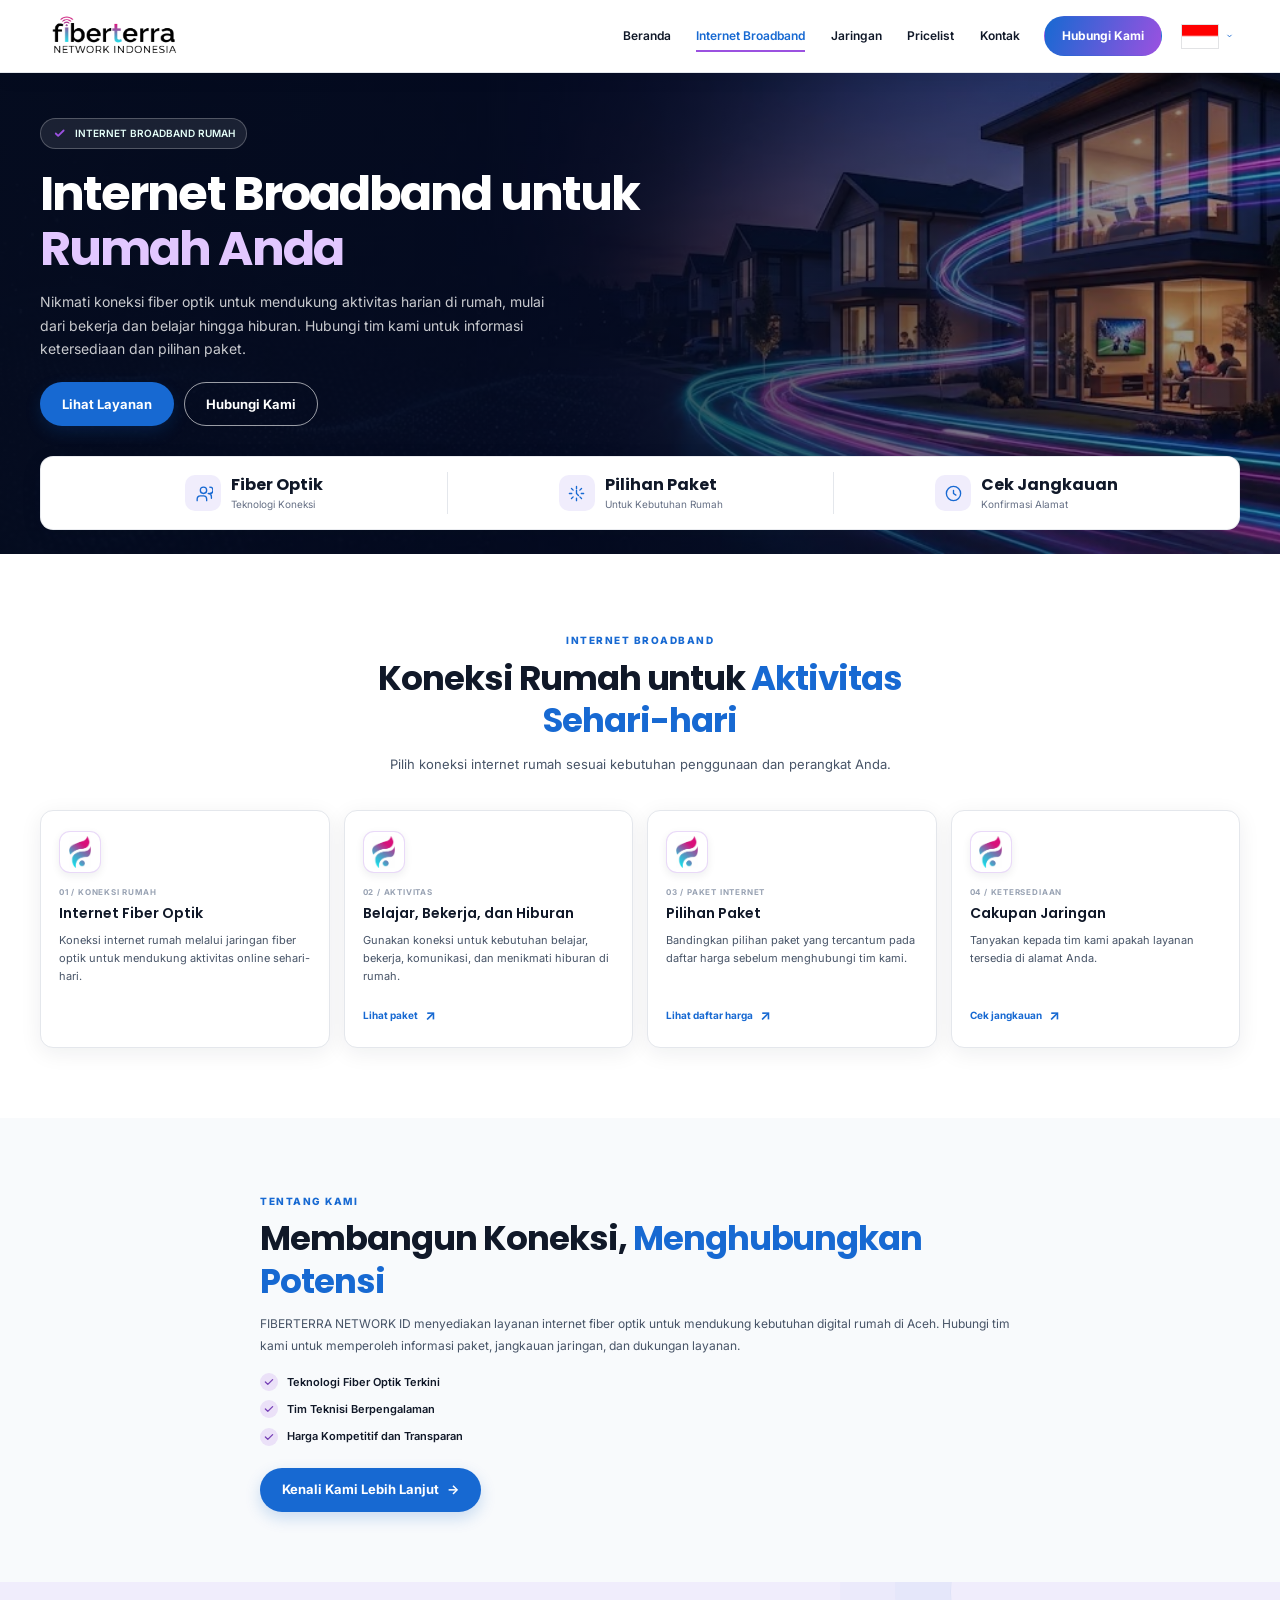
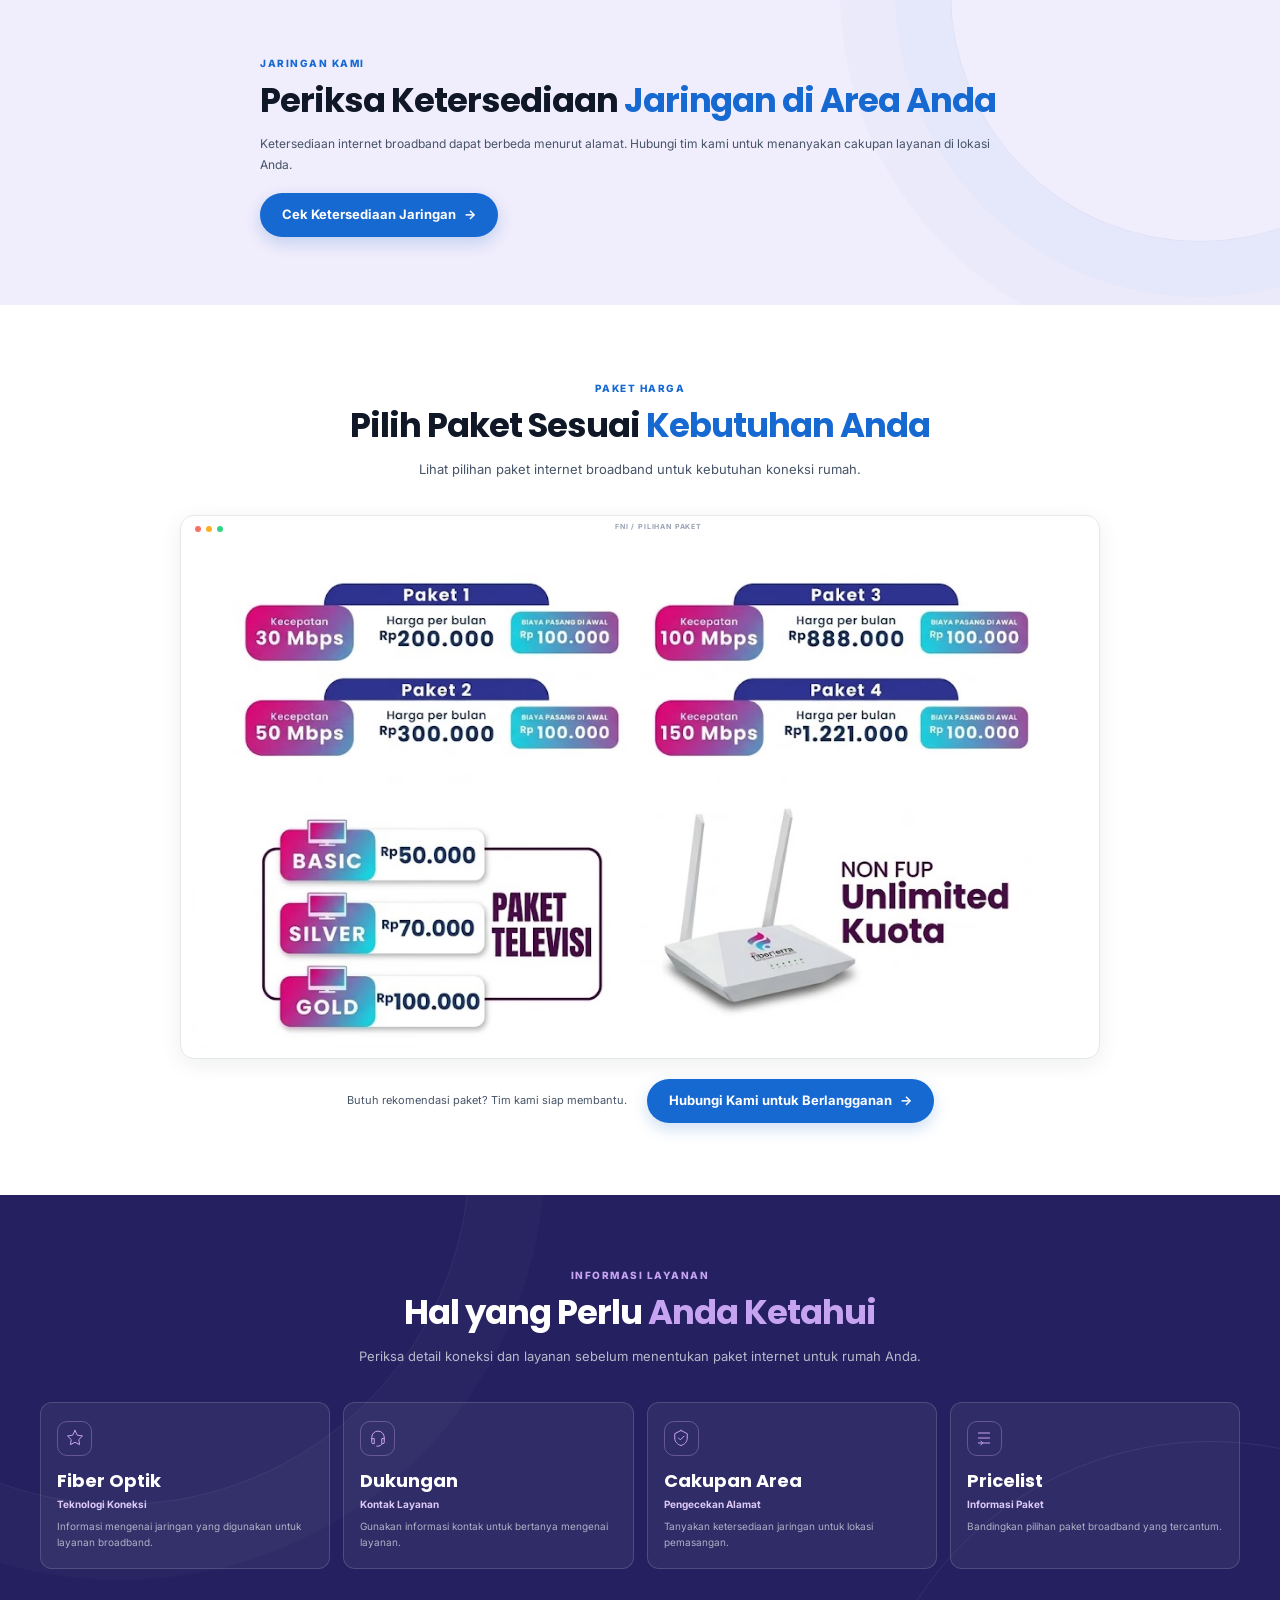
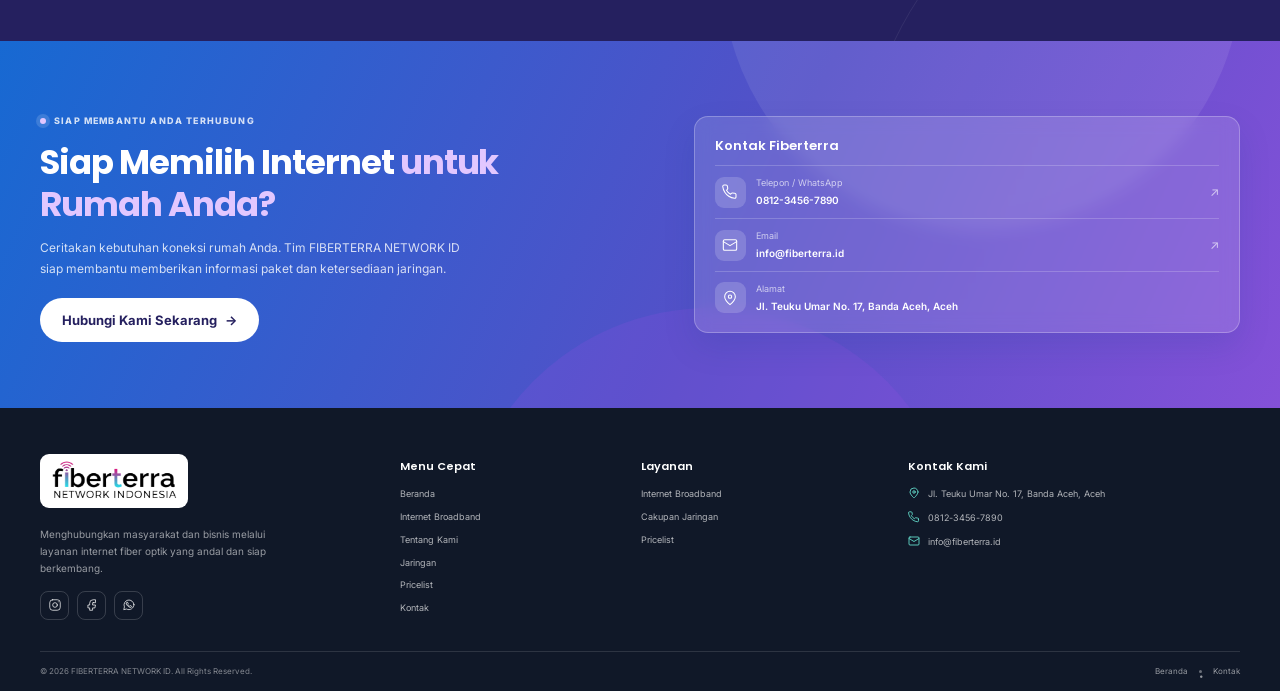
==== commit 15da7a82: "feat: improve site visuals and add checks Co-authored-by: Copilot <223556219+Copilot@users.noreply.g" ====
--- a/FIBERTERRA-NETWORK-INDONESIA/broadband.html
+++ b/FIBERTERRA-NETWORK-INDONESIA/broadband.html
@@ -4,7 +4,23 @@
   <meta charset="utf-8">
   <meta name="viewport" content="width=device-width, initial-scale=1">
   <meta name="theme-color" content="#073D82">
+  <meta name="robots" content="index,follow">
   <meta name="description" content="Layanan internet broadband fiber optik FIBERTERRA NETWORK ID untuk kebutuhan rumah di Aceh.">
+  <meta property="og:locale" content="id_ID">
+  <meta property="og:type" content="website">
+  <meta property="og:site_name" content="FIBERTERRA NETWORK ID">
+  <meta property="og:title" content="Internet Broadband | FIBERTERRA NETWORK ID">
+  <meta property="og:description" content="Layanan internet broadband fiber optik FIBERTERRA NETWORK ID untuk kebutuhan rumah di Aceh.">
+  <meta property="og:image" content="assets/img/social-preview.jpg">
+  <meta property="og:image:alt" content="FIBERTERRA NETWORK ID — konektivitas dan teknologi untuk bisnis Anda">
+  <meta property="og:image:type" content="image/jpeg">
+  <meta property="og:image:width" content="1200">
+  <meta property="og:image:height" content="630">
+  <meta name="twitter:card" content="summary_large_image">
+  <meta name="twitter:title" content="Internet Broadband | FIBERTERRA NETWORK ID">
+  <meta name="twitter:description" content="Layanan internet broadband fiber optik FIBERTERRA NETWORK ID untuk kebutuhan rumah di Aceh.">
+  <meta name="twitter:image" content="assets/img/social-preview.jpg">
+  <meta name="twitter:image:alt" content="FIBERTERRA NETWORK ID — konektivitas dan teknologi untuk bisnis Anda">
   <title>Internet Broadband | FIBERTERRA NETWORK ID</title>
   <link rel="preconnect" href="https://fonts.googleapis.com">
   <link rel="preconnect" href="https://fonts.gstatic.com" crossorigin>
@@ -18,7 +34,7 @@
   <header class="site-header" id="site-header">
     <nav class="navbar container" aria-label="Navigasi utama">
       <a class="brand" href="#beranda" aria-label="Kembali ke atas halaman">
-        <span class="brand-logo"><img src="assets/img-no-bg/FNI-H1.png" alt="FIBERTERRA NETWORK ID" width="3168" height="1344"></span>
+        <span class="brand-logo"><img src="assets/img-no-bg/fni-h1.png" alt="FIBERTERRA NETWORK ID" width="3168" height="1344"></span>
       </a>
 
       <button class="menu-toggle" type="button" aria-label="Buka menu navigasi" aria-expanded="false" aria-controls="primary-navigation">
@@ -35,11 +51,23 @@
         </ul>
         <a class="button button-accent nav-cta" href="#kontak">Hubungi Kami</a>
       </div>
+      <div class="language-switcher">
+        <button class="language-toggle" type="button" aria-label="Pilih bahasa" aria-expanded="false" aria-controls="language-menu">
+          <img class="language-flag" src="assets/bendera/indonesia.png" alt="">
+          <svg viewBox="0 0 16 16" aria-hidden="true"><path d="m4 6 4 4 4-4"/></svg>
+        </button>
+        <div class="language-menu" id="language-menu" role="group" aria-label="Pilih bahasa" hidden>
+          <button class="language-option" type="button" data-language="id" aria-pressed="true"><img src="assets/bendera/indonesia.png" alt=""><span>Indonesia</span></button>
+          <button class="language-option" type="button" data-language="en" aria-pressed="false"><img src="assets/bendera/english.svg" alt=""><span>English</span></button>
+          <button class="language-option" type="button" data-language="zh" aria-pressed="false"><img src="assets/bendera/china.svg" alt=""><span>中文</span></button>
+          <button class="language-option" type="button" data-language="ar" aria-pressed="false"><img src="assets/bendera/arabia.svg" alt=""><span>العربية</span></button>
+        </div>
+      </div>
     </nav>
   </header>
 
-  <main id="main-content">
-    <section class="hero" id="beranda" aria-labelledby="hero-title">
+  <main id="main-content" tabindex="-1">
+    <section class="hero hero--broadband" id="beranda" aria-labelledby="hero-title">
       <div class="hero-backdrop" aria-hidden="true"></div>
       <div class="container hero-content">
         <div class="hero-copy">
@@ -73,27 +101,27 @@
         </div>
         <div class="services-grid">
           <article class="service-card reveal">
-            <div class="service-icon"><img src="assets/img/FNI-ICON.jpg" alt="" aria-hidden="true"></div>
+            <div class="service-icon"><img src="assets/img/fni-icon.jpg" alt="" aria-hidden="true"></div>
             <span class="card-index">01 / KONEKSI RUMAH</span>
             <h3>Internet Fiber Optik</h3>
             <p>Koneksi internet rumah melalui jaringan fiber optik untuk mendukung aktivitas online sehari-hari.</p>
           </article>
           <article class="service-card reveal">
-            <div class="service-icon"><img src="assets/img/FNI-ICON.jpg" alt="" aria-hidden="true"></div>
+            <div class="service-icon"><img src="assets/img/fni-icon.jpg" alt="" aria-hidden="true"></div>
             <span class="card-index">02 / AKTIVITAS</span>
             <h3>Belajar, Bekerja, dan Hiburan</h3>
             <p>Gunakan koneksi untuk kebutuhan belajar, bekerja, komunikasi, dan menikmati hiburan di rumah.</p>
             <a class="text-link" href="#pricelist">Lihat paket <span aria-hidden="true">↗</span></a>
           </article>
           <article class="service-card reveal">
-            <div class="service-icon"><img src="assets/img/FNI-ICON.jpg" alt="" aria-hidden="true"></div>
+            <div class="service-icon"><img src="assets/img/fni-icon.jpg" alt="" aria-hidden="true"></div>
             <span class="card-index">03 / PAKET INTERNET</span>
             <h3>Pilihan Paket</h3>
             <p>Bandingkan pilihan paket yang tercantum pada daftar harga sebelum menghubungi tim kami.</p>
             <a class="text-link" href="#pricelist">Lihat daftar harga <span aria-hidden="true">↗</span></a>
           </article>
           <article class="service-card reveal">
-            <div class="service-icon"><img src="assets/img/FNI-ICON.jpg" alt="" aria-hidden="true"></div>
+            <div class="service-icon"><img src="assets/img/fni-icon.jpg" alt="" aria-hidden="true"></div>
             <span class="card-index">04 / KETERSEDIAAN</span>
             <h3>Cakupan Jaringan</h3>
             <p>Tanyakan kepada tim kami apakah layanan tersedia di alamat Anda.</p>
@@ -140,7 +168,11 @@
         </div>
         <figure class="pricelist-frame reveal">
           <div class="pricelist-topline"><span class="frame-dot"></span><span class="frame-dot"></span><span class="frame-dot"></span><span class="frame-label">FNI / PILIHAN PAKET</span></div>
-          <img src="assets/img/Pricelist.jpg" alt="Daftar paket dan harga layanan FIBERTERRA NETWORK ID" loading="lazy" width="2000" height="1300">
+          <picture>
+            <source type="image/avif" srcset="assets/optimized/pricelist-480.avif 480w, assets/optimized/pricelist-768.avif 768w, assets/optimized/pricelist-1024.avif 1024w" sizes="(max-width: 700px) 100vw, 920px">
+            <source type="image/webp" srcset="assets/optimized/pricelist-480.webp 480w, assets/optimized/pricelist-768.webp 768w, assets/optimized/pricelist-1024.webp 1024w" sizes="(max-width: 700px) 100vw, 920px">
+            <img src="assets/img/pricelist.jpg" alt="Daftar paket dan harga layanan FIBERTERRA NETWORK ID" loading="lazy" width="1024" height="572">
+          </picture>
           <figcaption class="sr-only">Pricelist FIBERTERRA NETWORK ID</figcaption>
         </figure>
         <div class="pricing-action reveal">
@@ -193,7 +225,7 @@
       <div class="footer-grid">
         <div class="footer-brand-column">
           <a class="footer-brand" href="index.html" aria-label="FIBERTERRA NETWORK ID — Pilih Layanan">
-            <span class="footer-brand-logo"><img src="assets/img-no-bg/FNI-H1.png" alt="FIBERTERRA NETWORK ID" width="3168" height="1344" loading="lazy"></span>
+            <span class="footer-brand-logo"><img src="assets/img-no-bg/fni-h1.png" alt="FIBERTERRA NETWORK ID" width="3168" height="1344" loading="lazy"></span>
           </a>
           <p>Menghubungkan masyarakat dan bisnis melalui layanan internet fiber optik yang andal dan siap berkembang.</p>
           <div class="social-links" aria-label="Media sosial">
--- a/FIBERTERRA-NETWORK-INDONESIA/css/style.css
+++ b/FIBERTERRA-NETWORK-INDONESIA/css/style.css
@@ -33,12 +33,71 @@
 
 .site-header { position: fixed; z-index: 1000; inset: 0 0 auto; color: var(--color-dark); border-bottom: 1px solid var(--color-border); background: #fff; box-shadow: 0 5px 18px rgba(16,24,40,.06); transition: background .2s ease, box-shadow .2s ease, color .2s ease; }
 .site-header.is-scrolled { color: var(--color-dark); background: #fff; border-color: var(--color-border); box-shadow: 0 5px 18px rgba(16,24,40,.08); }
-.navbar { min-height: 72px; display: flex; align-items: center; justify-content: space-between; gap: 24px; }
+.navbar { min-height: 72px; display: flex; align-items: center; justify-content: flex-start; gap: 12px; direction: ltr; }
 .brand, .footer-brand { display: inline-flex; align-items: center; gap: 9px; flex: 0 0 auto; }
+.brand { margin-right: auto; }
 .brand-logo { width: 148px; height: 54px; display: flex; align-items: center; flex: 0 0 auto; overflow: hidden; border-radius: 9px; }
 .footer-brand-logo { width: 148px; height: 54px; display: flex; align-items: center; flex: 0 0 auto; overflow: hidden; border-radius: 9px; background: #fff; }
 .brand-logo img, .footer-brand-logo img { width: 100%; height: 100%; object-fit: contain; }
 .nav-panel { display: flex; align-items: center; gap: 24px; }
+:lang(ar) .nav-links { direction: rtl; }
+.language-switcher { position: relative; flex: 0 0 auto; color: var(--color-dark); }
+.language-toggle { width: 66px; height: 44px; display: inline-flex; align-items: center; justify-content: center; gap: 7px; padding: 0 7px; border: 0; border-radius: 999px; background: transparent; color: inherit; cursor: pointer; transition: background .2s ease; }
+.language-toggle:hover, .language-toggle[aria-expanded="true"] { background: #EAF3FF; }
+.language-flag, .language-option img { width: 38px; height: 25px; flex: 0 0 auto; border: 1px solid rgba(16,24,40,.12); object-fit: cover; }
+.language-toggle svg { width: 14px; height: 14px; fill: none; stroke: var(--color-primary); stroke-width: 2; stroke-linecap: round; stroke-linejoin: round; transition: transform .2s ease; }
+.language-toggle[aria-expanded="true"] svg { transform: rotate(180deg); }
+.language-toggle:focus-visible, .language-option:focus-visible { outline: 3px solid rgba(155,81,224,.45); outline-offset: 2px; }
+.language-menu { position: absolute; z-index: 1100; top: calc(100% + 7px); right: 0; width: 190px; overflow: hidden; border: 1px solid rgba(16,24,40,.08); border-radius: 3px; background: #fff; box-shadow: 0 10px 24px rgba(16,24,40,.16); }
+.language-menu[hidden] { display: none; }
+.language-option { width: 100%; min-height: 50px; display: flex; align-items: center; gap: 10px; padding: 9px 16px 9px 24px; border: 0; border-bottom: 1px solid #ECEFF3; background: #fff; color: var(--color-dark); direction: ltr; text-align: left; font: 600 14px var(--font-body); cursor: pointer; transition: background .16s ease; }
+.language-option:last-child { border-bottom: 0; }
+.language-option:hover, .language-option.is-selected { background: #F3F7FC; }
+.language-switcher:focus-within { outline: 3px solid rgba(155,81,224,.25); outline-offset: 2px; }
+:lang(ar) body { direction: rtl; }
+:lang(ar) .site-header,
+:lang(ar) .site-footer,
+:lang(ar) .navbar,
+:lang(ar) .nav-panel,
+:lang(ar) .hero-actions,
+:lang(ar) .hero-trust,
+:lang(ar) .hero-stats,
+:lang(ar) .hero-stat,
+:lang(ar) .about-layout,
+:lang(ar) .coverage-layout,
+:lang(ar) .mission-grid,
+:lang(ar) .services-grid,
+:lang(ar) .product-resource-groups,
+:lang(ar) .product-resource-group,
+:lang(ar) .product-resource-list,
+:lang(ar) .check-list,
+:lang(ar) .pricing-action,
+:lang(ar) .why-grid,
+:lang(ar) .contact-layout,
+:lang(ar) .contact-row,
+:lang(ar) .footer-grid,
+:lang(ar) .footer-bottom,
+:lang(ar) .social-links { direction: ltr; }
+:lang(ar) .hero-copy,
+:lang(ar) .section-heading,
+:lang(ar) .service-card,
+:lang(ar) .mission-card,
+:lang(ar) .product-resource-group h3,
+:lang(ar) .about-copy,
+:lang(ar) .coverage-copy,
+:lang(ar) .pricing-action p,
+:lang(ar) .why-item,
+:lang(ar) .contact-copy,
+:lang(ar) .contact-card,
+:lang(ar) .footer-column,
+:lang(ar) .footer-brand-column > p,
+:lang(ar) .footer-bottom p,
+:lang(ar) .check-list { direction: rtl; text-align: right; }
+:lang(ar) .hero-stat > span:last-child,
+:lang(ar) .product-resource-card span { direction: rtl; }
+:lang(ar) .contact-row > span:nth-child(2) { direction: rtl; text-align: right; }
+:lang(ar) .nav-links { direction: rtl; }
+:lang(ar) .service-card .text-link { direction: rtl; }
 .nav-links { display: flex; align-items: center; gap: clamp(15px, 2vw, 27px); margin: 0; padding: 0; list-style: none; }
 .nav-links a { position: relative; display: inline-block; padding: 10px 0; font-size: 12px; font-weight: 600; transition: color .2s ease; }
 .nav-links a::after { position: absolute; right: 0; bottom: 4px; left: 0; height: 2px; content: ""; transform: scaleX(0); transform-origin: left; background: var(--color-accent); transition: transform .2s ease; }
@@ -60,8 +119,42 @@
 .menu-toggle { display: none; }
 
 .hero { position: relative; overflow: hidden; color: #fff; background: var(--color-primary-dark); }
-.hero-backdrop { position: absolute; inset: 0; background: linear-gradient(115deg, #1769D2 0%, #5550C8 55%, #9B51E0 100%); }
-.hero::after { position: absolute; right: -180px; bottom: -350px; width: 620px; height: 620px; content: ""; border: 1px solid rgba(255,255,255,.11); border-radius: 50%; box-shadow: 0 0 0 70px rgba(255,255,255,.025), 0 0 0 140px rgba(255,255,255,.02); pointer-events: none; }
+.hero-backdrop { position: absolute; inset: 0; background: linear-gradient(115deg, #1769D2 0%, #5550C8 55%, #9B51E0 100%); background-position: center; background-repeat: no-repeat; background-size: cover; }
+.hero--home { --hero-image: url("../assets/background/home.jpeg"); --hero-image-modern: image-set(url("../assets/optimized/home-768.avif") type("image/avif"), url("../assets/optimized/home-768.webp") type("image/webp")); }
+.hero--broadband { --hero-image: url("../assets/background/broadband.jpeg"); --hero-image-modern: image-set(url("../assets/optimized/broadband-768.avif") type("image/avif"), url("../assets/optimized/broadband-768.webp") type("image/webp")); }
+.hero--internet-dedicated { --hero-image: url("../assets/background/internet_dedicate.jpeg"); --hero-image-modern: image-set(url("../assets/optimized/internet_dedicate-768.avif") type("image/avif"), url("../assets/optimized/internet_dedicate-768.webp") type("image/webp")); }
+.hero--it-konsultan { --hero-image: url("../assets/background/konsultan_it.jpeg"); --hero-image-modern: image-set(url("../assets/optimized/konsultan_it-768.avif") type("image/avif"), url("../assets/optimized/konsultan_it-768.webp") type("image/webp")); }
+.hero--produk-lainnya { --hero-image: url("../assets/background/produk_lainnya.jpeg"); --hero-image-modern: image-set(url("../assets/optimized/produk_lainnya-768.avif") type("image/avif"), url("../assets/optimized/produk_lainnya-768.webp") type("image/webp")); }
+.hero--home .hero-backdrop,
+.hero--broadband .hero-backdrop,
+.hero--internet-dedicated .hero-backdrop,
+.hero--it-konsultan .hero-backdrop,
+.hero--produk-lainnya .hero-backdrop {
+  background-image: linear-gradient(90deg, rgba(5,12,30,.9) 0%, rgba(5,12,30,.7) 52%, rgba(5,12,30,.36) 100%), var(--hero-image);
+}
+@supports (background-image: image-set(url("") type("image/avif"))) {
+  .hero--home .hero-backdrop,
+  .hero--broadband .hero-backdrop,
+  .hero--internet-dedicated .hero-backdrop,
+  .hero--it-konsultan .hero-backdrop,
+  .hero--produk-lainnya .hero-backdrop {
+    background-image: linear-gradient(90deg, rgba(5,12,30,.9) 0%, rgba(5,12,30,.7) 52%, rgba(5,12,30,.36) 100%), var(--hero-image-modern);
+  }
+}
+@media (max-width: 640px) {
+  .hero--home { --hero-image-modern: image-set(url("../assets/optimized/home-480.avif") type("image/avif"), url("../assets/optimized/home-480.webp") type("image/webp")); }
+  .hero--broadband { --hero-image-modern: image-set(url("../assets/optimized/broadband-480.avif") type("image/avif"), url("../assets/optimized/broadband-480.webp") type("image/webp")); }
+  .hero--internet-dedicated { --hero-image-modern: image-set(url("../assets/optimized/internet_dedicate-480.avif") type("image/avif"), url("../assets/optimized/internet_dedicate-480.webp") type("image/webp")); }
+  .hero--it-konsultan { --hero-image-modern: image-set(url("../assets/optimized/konsultan_it-480.avif") type("image/avif"), url("../assets/optimized/konsultan_it-480.webp") type("image/webp")); }
+  .hero--produk-lainnya { --hero-image-modern: image-set(url("../assets/optimized/produk_lainnya-480.avif") type("image/avif"), url("../assets/optimized/produk_lainnya-480.webp") type("image/webp")); }
+}
+@media (min-width: 1200px) {
+  .hero--home { --hero-image-modern: image-set(url("../assets/optimized/home-1024.avif") type("image/avif"), url("../assets/optimized/home-1024.webp") type("image/webp")); }
+  .hero--broadband { --hero-image-modern: image-set(url("../assets/optimized/broadband-1024.avif") type("image/avif"), url("../assets/optimized/broadband-1024.webp") type("image/webp")); }
+  .hero--internet-dedicated { --hero-image-modern: image-set(url("../assets/optimized/internet_dedicate-1024.avif") type("image/avif"), url("../assets/optimized/internet_dedicate-1024.webp") type("image/webp")); }
+  .hero--it-konsultan { --hero-image-modern: image-set(url("../assets/optimized/konsultan_it-1024.avif") type("image/avif"), url("../assets/optimized/konsultan_it-1024.webp") type("image/webp")); }
+  .hero--produk-lainnya { --hero-image-modern: image-set(url("../assets/optimized/produk_lainnya-1024.avif") type("image/avif"), url("../assets/optimized/produk_lainnya-1024.webp") type("image/webp")); }
+}
 .hero-content { position: relative; z-index: 1; display: grid; grid-template-columns: minmax(0, 1fr); align-items: center; padding-top: 118px; padding-bottom: 30px; }
 .hero-copy { max-width: 780px; }
 .hero-badge { width: fit-content; display: inline-flex; align-items: center; gap: 8px; padding: 6px 11px; border: 1px solid rgba(255,255,255,.24); border-radius: 999px; background: rgba(255,255,255,.09); color: #E5FFF9; font-size: 10px; font-weight: 600; }
@@ -99,6 +192,7 @@
 .services-grid { display: grid; grid-template-columns: repeat(4, minmax(0, 1fr)); gap: 14px; }
 .service-card { min-width: 0; padding: 20px 18px; border: 1px solid var(--color-border); border-radius: 13px; background: #fff; box-shadow: var(--shadow-card); transition: transform .2s ease, box-shadow .2s ease, border-color .2s ease; }
 .service-card:hover { transform: translateY(-4px); border-color: rgba(11,95,194,.3); box-shadow: 0 12px 28px rgba(16,24,40,.11); }
+.service-card:focus-visible { outline: 3px solid rgba(155,81,224,.45); outline-offset: 3px; }
 .service-icon { width: 42px; height: 42px; min-height: 42px; aspect-ratio: 1; flex: 0 0 42px; display: grid; place-items: center; overflow: hidden; margin-bottom: 13px; border: 1px solid rgba(155,81,224,.22); border-radius: 11px; background: #fff; box-shadow: 0 3px 9px rgba(16,24,40,.07); }
 .service-icon img { width: 32px; height: 32px; max-width: none; object-fit: contain; }
 .card-index { display: block; margin-bottom: 5px; color: #98A2B3; font-size: 8px; font-weight: 700; letter-spacing: .1em; }
@@ -108,14 +202,134 @@
 .text-link span { font-size: 14px; transition: transform .2s ease; }
 .text-link:hover span { transform: translate(2px, -2px); }
 
-.product-resources-section { background: #F8FAFC; }
-.product-resource-groups { display: grid; gap: 28px; }
-.product-resource-group h3 { margin-bottom: 12px; color: var(--color-dark); font: 600 16px/1.4 var(--font-heading); }
-.product-resource-list { display: grid; grid-template-columns: repeat(auto-fit, minmax(145px, 1fr)); gap: 12px; margin: 0; padding: 0; list-style: none; }
-.product-resource-card { min-width: 0; min-height: 112px; display: flex; flex-direction: column; align-items: center; justify-content: center; gap: 10px; padding: 15px 12px; border: 1px solid var(--color-border); border-radius: 12px; background: #fff; box-shadow: var(--shadow-card); text-align: center; }
-.product-resource-card img, .product-resource-wordmark { width: 100%; height: 42px; object-fit: contain; }
-.product-resource-card span { color: var(--color-dark); font-size: 11px; font-weight: 600; line-height: 1.45; }
-.product-resource-card .product-resource-wordmark { display: grid; place-items: center; color: #E31E24; font: 700 19px/1 var(--font-heading); letter-spacing: -.06em; }
+.product-resources-section {
+  --brand-card-height: 126px;
+  --brand-card-width: 164px;
+  --brand-card-gap: 14px;
+  --brand-card-radius: 12px;
+  background: #F8FAFC;
+}
+.product-resource-groups { display: grid; gap: 22px; }
+.product-resource-group { display: grid; gap: 12px; }
+.product-resource-group h3 { margin-bottom: 0; color: var(--color-dark); font: 600 16px/1.4 var(--font-heading); }
+.product-resource-list {
+  display: flex;
+  align-items: center;
+  gap: var(--brand-card-gap);
+  width: 100%;
+  margin: 0;
+  padding: 34px 40px;
+  overflow-x: auto;
+  overflow-y: hidden;
+  list-style: none;
+  scrollbar-width: none;
+  user-select: none;
+  touch-action: pan-y;
+  cursor: grab;
+}
+.product-resource-list::-webkit-scrollbar { display: none; }
+.product-resource-list:active { cursor: grabbing; }
+.product-resource-list.is-dragging { cursor: grabbing; }
+.product-resource-card {
+  --card-scale: 1;
+  --card-offset: 0px;
+  --card-zoom: 1;
+  position: relative;
+  z-index: 0;
+  flex: 0 0 var(--brand-card-width);
+  width: var(--brand-card-width);
+  height: var(--brand-card-height);
+  min-height: var(--brand-card-height);
+  display: flex;
+  flex-direction: column;
+  align-items: center;
+  justify-content: center;
+  gap: 8px;
+  padding: 14px 12px;
+  border: 1px solid var(--color-border);
+  border-radius: var(--brand-card-radius);
+  background: #fff;
+  box-shadow: var(--shadow-card);
+  text-align: center;
+  user-select: none;
+  -webkit-user-drag: none;
+  transform: scale(var(--card-scale)) scale(var(--card-zoom)) translateY(var(--card-offset));
+  transform-origin: center center;
+  transition: transform .24s ease, box-shadow .24s ease, border-color .24s ease;
+}
+.product-resource-card img,
+.product-resource-card .product-resource-wordmark {
+  width: 100%;
+  max-width: 118px;
+  height: 42px;
+  object-fit: contain;
+  pointer-events: none;
+  -webkit-user-drag: none;
+}
+.product-resource-card span {
+  display: block;
+  color: var(--color-dark);
+  font-size: 11px;
+  font-weight: 600;
+  line-height: 1.45;
+  text-align: center;
+}
+.product-resource-card.is-active {
+  box-shadow: 0 18px 28px rgba(17, 24, 39, .12);
+  border-color: rgba(23, 105, 210, .2);
+}
+.product-resource-card.is-zoomed { --card-zoom: 1.5; z-index: 5; }
+.resource-carousel { position: relative; overflow: hidden; padding: 0; }
+.resource-carousel__viewport {
+  overflow: hidden;
+  padding: 42px 0;
+  cursor: grab;
+  user-select: none;
+  touch-action: pan-y;
+}
+.resource-carousel__viewport:active { cursor: grabbing; }
+.resource-carousel__track {
+  display: flex;
+  align-items: center;
+  gap: var(--brand-card-gap);
+  width: max-content;
+  padding: 0 40px;
+  will-change: transform;
+  user-select: none;
+}
+.resource-carousel__track .product-resource-list {
+  width: auto;
+  gap: var(--brand-card-gap);
+  margin: 0;
+  padding: 0;
+  overflow: visible;
+}
+.resource-carousel__track .product-resource-card {
+  flex-basis: var(--brand-card-width);
+  width: var(--brand-card-width);
+  height: var(--brand-card-height);
+  min-height: var(--brand-card-height);
+  opacity: .96;
+  cursor: grab;
+}
+.resource-carousel__track .product-resource-card:active { cursor: grabbing; }
+.resource-carousel.is-dragging .product-resource-card { transition: none; }
+
+@media (hover: hover) {
+  .product-resource-card:hover { --card-zoom: 1.5; z-index: 5; }
+}
+
+@media (max-width: 840px) {
+  .product-resources-section { --brand-card-width: 150px; }
+}
+
+@media (max-width: 560px) {
+  .product-resources-section { --brand-card-height: 116px; --brand-card-width: 132px; --brand-card-gap: 12px; }
+}
+
+@media (max-width: 420px) {
+  .product-resources-section { --brand-card-height: 112px; --brand-card-width: 120px; }
+}
 
 .about-section { overflow: hidden; background: #F8FAFC; }
 .about-layout { display: grid; grid-template-columns: minmax(0, 760px); justify-content: center; }
@@ -213,7 +427,7 @@
 @media (max-width: 1024px) {
   .container { width: min(100% - 52px, var(--container-width)); }
   .navbar { gap: 15px; }
-  .nav-panel { gap: 15px; }
+  .nav-panel { gap: 12px; }
   .nav-links { gap: 14px; }
   .nav-links a { font-size: 11px; }
   .brand-logo { width: 138px; height: 50px; }
@@ -225,7 +439,11 @@
 @media (max-width: 760px) {
   html { scroll-padding-top: 68px; }
   .container { width: min(100% - 40px, var(--container-width)); }
-  .navbar { min-height: 64px; }
+  .navbar { min-height: 64px; gap: 8px; }
+  .brand { order: 1; }
+  .menu-toggle { order: 3; }
+  .nav-panel { order: 4; }
+  .language-switcher { order: 2; }
   .menu-toggle { width: 40px; height: 40px; display: flex; flex-direction: column; align-items: center; justify-content: center; gap: 5px; border: 1px solid var(--color-border); border-radius: 10px; background: #fff; color: inherit; cursor: pointer; }
   .site-header.is-scrolled .menu-toggle { border-color: var(--color-border); background: #fff; }
   .menu-toggle span { width: 18px; height: 2px; display: block; border-radius: 2px; background: currentColor; transition: transform .2s ease, opacity .2s ease; }
